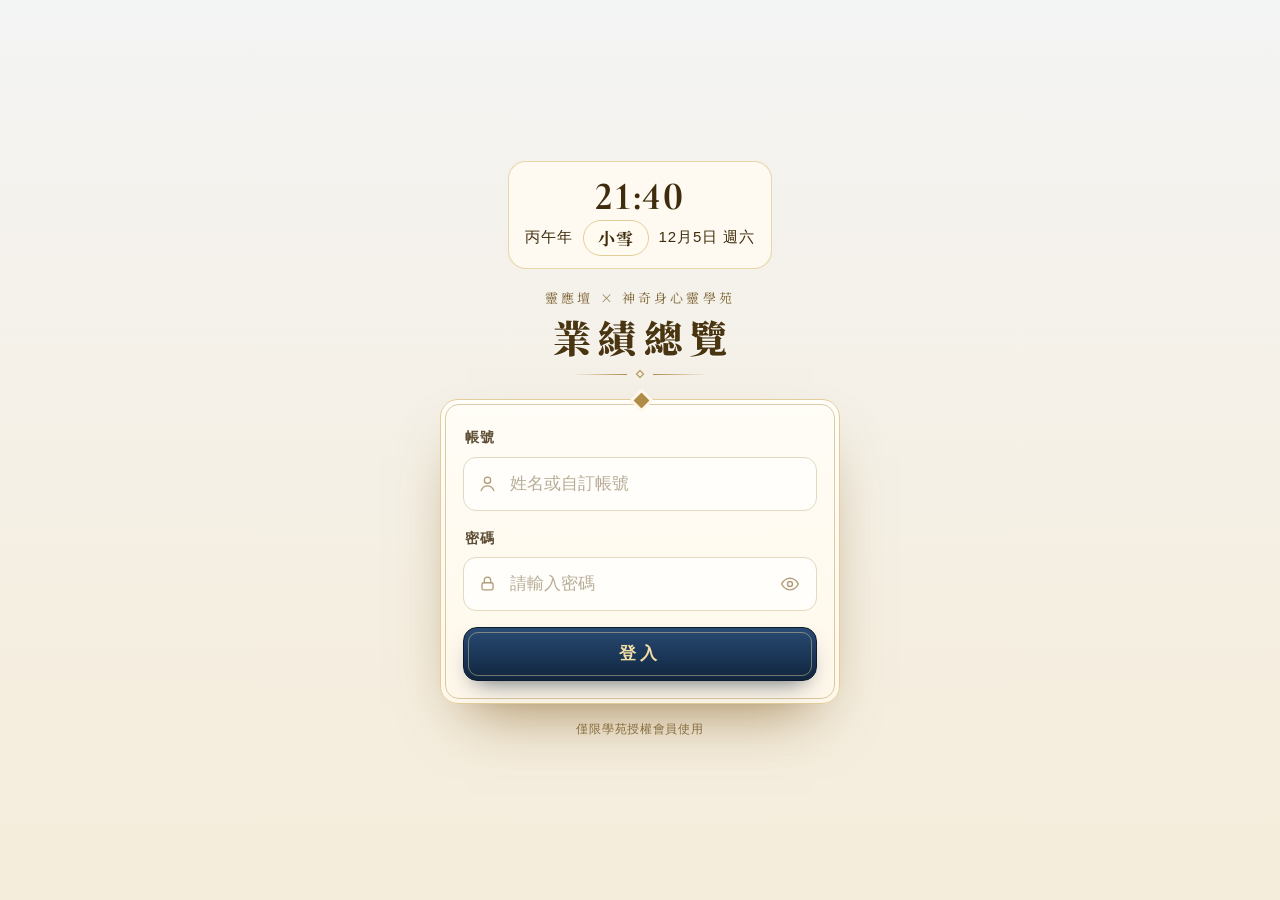
==== perf/index.html @ 83197e50 "儀表台：回業績總覽改成右上角圓形按鈕 Co-Authored-By: Claude Opus 5.5 <noreply@anthropic.com> Claude-Session: https://c" ====
<!DOCTYPE html>
<html lang="zh-Hant">
<head>
<meta charset="utf-8">
<meta name="viewport" content="width=device-width,initial-scale=1,viewport-fit=cover">
<meta name="color-scheme" content="light only">
<meta name="theme-color" content="#fbf8f1">
<title>業績總覽｜靈應壇 × 神奇身心靈學苑</title>
<link rel="preconnect" href="https://fonts.googleapis.com">
<link rel="preconnect" href="https://fonts.gstatic.com" crossorigin>
<link href="https://fonts.googleapis.com/css2?family=Cormorant+Garamond:wght@500;600;700&family=Noto+Serif+TC:wght@500;600;700;900&display=swap" rel="stylesheet">
<style>
:root{
  color-scheme:light only;
  --ivory:#fbf8f1;--paper:#fffdf8;--ink:#2b2418;--sub:#86796a;--faint:#b3a690;--line:#ebe2cf;
  --gold:#b08d47;--gold-d:#7d5f26;--gold-l:#e9d6a0;
  --foil:linear-gradient(100deg,#7a5b22 0%,#b8913f 24%,#ecd58f 46%,#c29a45 64%,#7a5b22 100%);
  --serif:"Noto Serif TC","Songti TC","PMingLiU",serif;
  --num:"Cormorant Garamond","Noto Serif TC",Georgia,serif;
  --sans:-apple-system,BlinkMacSystemFont,"PingFang TC","Noto Sans TC","Microsoft JhengHei",sans-serif;
  --main:#b3862a;--dark:#6f500f;--glow:#f6dc98;
}
*{box-sizing:border-box;-webkit-tap-highlight-color:transparent}
html{-webkit-text-size-adjust:100%;overflow-x:hidden}
body{margin:0;min-height:100vh;min-height:100svh;overflow-x:hidden;color:var(--ink);font:15px/1.65 var(--sans);
  text-wrap:pretty;font-variant-numeric:lining-nums;
  background:
   radial-gradient(120% 60% at 50% -10%,rgba(236,213,143,.38),transparent 60%),
   radial-gradient(80% 50% at 110% 110%,rgba(236,213,143,.22),transparent 60%),
   var(--ivory);}
button,input{font:inherit;color:inherit}
button{border:0;background:none;cursor:pointer;padding:0}
button:disabled{cursor:default}
:focus-visible{outline:2px solid var(--gold);outline-offset:3px}
h1,h2,h3,p{margin:0}
.nowrap{white-space:nowrap}
.foil{background:var(--foil);background-size:220% 100%;-webkit-background-clip:text;background-clip:text;color:transparent;-webkit-text-fill-color:transparent;animation:foil 8s ease-in-out infinite}
@keyframes foil{0%,100%{background-position:0 0}50%{background-position:100% 0}}
.num{font-family:var(--num);font-weight:600;font-variant-numeric:lining-nums tabular-nums;letter-spacing:.01em;white-space:nowrap}

/* 細金線邊框（全站統一的「帖」） */
.pane{position:relative;background:var(--paper);border:1px solid var(--line);border-radius:18px;padding:22px 20px;
  box-shadow:0 1px 0 #fff inset,0 18px 36px -26px rgba(110,80,25,.45)}
.pane::before{content:"";position:absolute;inset:4px;border:1px solid rgba(176,141,71,.28);border-radius:14px;pointer-events:none}
.pane::after{content:"";position:absolute;left:50%;top:-5px;width:9px;height:9px;margin-left:-4.5px;transform:rotate(45deg);
  background:var(--paper);border:1px solid var(--gold);pointer-events:none}
.pane+.pane,.gap{margin-top:16px}
.pane-h{display:flex;align-items:baseline;justify-content:space-between;gap:10px;margin-bottom:14px}
.pane-h h2{font-family:var(--serif);font-size:16px;font-weight:700;letter-spacing:.12em;white-space:nowrap}
.pane-h small{color:var(--faint);font-size:12px;white-space:nowrap}

/* ===================== 登入 ===================== */
.login{min-height:100vh;min-height:100svh;display:flex;flex-direction:column;justify-content:center;
  padding:max(20px,env(safe-area-inset-top)) 20px max(20px,env(safe-area-inset-bottom));max-width:440px;margin:0 auto}
.login-head{text-align:center;margin-bottom:22px}
.crest{width:54px;height:54px;margin:0 auto 10px;display:block}
.login-head .org{font-family:var(--serif);font-size:13px;letter-spacing:.24em;color:var(--sub);white-space:nowrap}
.login-head h1{font-family:var(--serif);font-weight:900;font-size:34px;letter-spacing:.2em;margin:4px 0 0 .2em;line-height:1.3}
.rule{display:flex;align-items:center;justify-content:center;gap:10px;margin-top:10px;color:var(--gold)}
.rule::before,.rule::after{content:"";width:54px;height:1px;background:linear-gradient(90deg,transparent,var(--gold))}
.rule::after{transform:scaleX(-1)}
.rule i{width:6px;height:6px;transform:rotate(45deg);border:1px solid var(--gold)}
.login .pane{padding:26px 22px 22px}
.field{margin-bottom:16px}
.field label{display:block;font-size:14px;font-weight:600;letter-spacing:.08em;color:#5d4d33;margin:0 2px 7px}
.inbox{position:relative}
.inbox svg{position:absolute;left:15px;top:50%;width:19px;height:19px;margin-top:-9.5px;color:#b19d78;pointer-events:none}
.inbox input{display:block;width:100%;height:54px;border:1px solid #e3d8c0;border-radius:13px;background:#fffefb;
  padding:0 50px 0 46px;font-size:17px;outline:none;transition:border-color .2s,box-shadow .2s}
.inbox input::placeholder{color:#b9ad97}
.inbox input:focus{border-color:var(--gold);box-shadow:0 0 0 4px rgba(176,141,71,.14)}
#pw{-webkit-text-security:disc}
.eye{position:absolute;right:5px;top:5px;width:44px;height:44px;border-radius:10px;display:grid;place-items:center;color:#a8957a}
.eye svg{position:static;margin:0;width:20px;height:20px}
.err{display:none;align-items:center;gap:8px;margin:2px 0 12px;padding:10px 12px;border-radius:11px;background:#fdf1ee;border:1px solid #f1d2ca;color:#a8473b;font-size:14px}
.err.on{display:flex}
.err svg{width:17px;height:17px;flex:none}
.btn-gold{position:relative;overflow:hidden;width:100%;height:54px;border-radius:14px;font-size:17px;font-weight:700;letter-spacing:.24em;
  color:#2c1d05;background:linear-gradient(100deg,#c39b4c,#e8cf8a 45%,#f6e7b8 55%,#d1ac5c);border:1px solid #a5823e;
  box-shadow:0 10px 22px -10px rgba(140,100,35,.7),inset 0 1px 0 rgba(255,255,255,.6);display:flex;align-items:center;justify-content:center;gap:10px}
.btn-gold::after{content:"";position:absolute;top:0;bottom:0;left:-70px;width:50px;transform:skewX(-20deg);
  background:linear-gradient(90deg,transparent,rgba(255,255,255,.8),transparent);animation:sweep 4.5s ease-in-out infinite}
@keyframes sweep{0%,60%{left:-70px}100%{left:110%}}
.btn-gold:active{transform:scale(.985)}
.btn-gold:disabled{opacity:.7}
.spin{width:18px;height:18px;border-radius:50%;border:2px solid rgba(44,29,5,.25);border-top-color:#2c1d05;animation:rot .8s linear infinite}
@keyframes rot{to{transform:rotate(360deg)}}
.login-foot{text-align:center;color:var(--faint);font-size:12px;margin-top:16px;letter-spacing:.06em}

/* ===================== 登入後 ===================== */
.app{max-width:560px;margin:0 auto;padding:max(14px,env(safe-area-inset-top)) 16px calc(36px + env(safe-area-inset-bottom))}
.top{display:flex;align-items:center;justify-content:space-between;gap:10px;padding:4px 2px 14px}
.who{display:flex;align-items:center;gap:10px;min-width:0}
.who .crest{width:38px;height:38px;margin:0;flex:none}
.who b{display:block;font-family:var(--serif);font-size:17px;letter-spacing:.12em;white-space:nowrap}
.who span{display:block;font-size:12px;color:var(--sub);white-space:nowrap}
.ghost{min-height:44px;padding:0 14px;border-radius:12px;color:var(--sub);font-size:14px;white-space:nowrap;border:1px solid var(--line);background:rgba(255,255,255,.6)}
.seg{display:grid;grid-template-columns:1fr 1fr;padding:4px;border-radius:14px;background:#efe8da;margin-bottom:16px}
.seg button{height:42px;border-radius:11px;font-size:15px;color:var(--sub);white-space:nowrap}
.seg button.on{background:var(--paper);color:var(--gold-d);font-weight:700;box-shadow:0 2px 8px -3px rgba(110,80,25,.35),inset 0 0 0 1px var(--gold-l)}

/* 會員卡 */
.card{position:relative;overflow:hidden;border-radius:22px;padding:20px 22px 18px;color:#fff;
  background:radial-gradient(120% 90% at 0% 0%,rgba(255,255,255,.22),transparent 55%),linear-gradient(135deg,var(--main),var(--dark));
  box-shadow:0 0 0 1px rgba(255,255,255,.35) inset,0 22px 36px -20px var(--dark)}
.card::before{content:"";position:absolute;inset:7px;border:1px solid color-mix(in srgb,var(--glow) 55%,transparent);border-radius:16px;pointer-events:none}
.card::after{content:"";position:absolute;inset:0;background:linear-gradient(110deg,transparent 35%,rgba(255,255,255,.3) 48%,transparent 60%);transform:translateX(-120%);animation:sheen 1.8s .3s ease-out forwards;pointer-events:none}
@keyframes sheen{to{transform:translateX(120%)}}
.card svg.g{position:absolute;right:-60px;top:-70px;width:300px;height:300px;opacity:.28;pointer-events:none}
.card>*{position:relative}
.c1{display:flex;justify-content:space-between;align-items:flex-start;gap:10px}
.c-tag{font-family:var(--serif);font-size:12px;letter-spacing:.4em;color:var(--glow)}
.c-rank{font-family:var(--serif);font-size:22px;font-weight:900;letter-spacing:.16em;white-space:nowrap}
.c-emb{width:50px;height:50px;color:var(--glow);flex:none}
.c-name{font-family:var(--serif);font-size:26px;font-weight:700;letter-spacing:.2em;margin:12px 0 10px;white-space:nowrap}
.c-lab{font-size:12px;letter-spacing:.14em;color:var(--glow)}
.c-cum{font-size:34px;line-height:1.1}
.c-cum small{font-family:var(--sans);font-size:13px;font-weight:500;margin-right:6px;letter-spacing:.06em}
.c-prog{margin-top:14px;padding-top:12px;border-top:1px solid color-mix(in srgb,var(--glow) 40%,transparent)}
.c-bar{height:5px;border-radius:9px;background:rgba(255,255,255,.22);overflow:hidden}
.c-bar i{display:block;height:100%;width:0;border-radius:9px;background:linear-gradient(90deg,var(--glow),#fff);transition:width 1.2s .4s cubic-bezier(.2,.7,.2,1)}
.c-note{display:flex;justify-content:space-between;gap:8px;margin-top:7px;font-size:13px;color:color-mix(in srgb,#fff 88%,var(--glow))}
.c-note b{font-weight:600}

/* 月份 */
.month{display:flex;align-items:center;justify-content:space-between;margin:18px 0 14px}
.mb{width:46px;height:46px;border-radius:50%;border:1px solid var(--line);background:var(--paper);display:grid;place-items:center;color:var(--gold-d);box-shadow:0 4px 12px -8px rgba(110,80,25,.6)}
.mb:disabled{opacity:.3;box-shadow:none}
.mb svg{width:18px;height:18px}
.mtext{text-align:center}
.mtext .num{font-size:28px;color:var(--gold-d);line-height:1.1}
.mtext small{display:block;font-size:12px;color:var(--faint)}

/* 本月 */
.kpi-lab{font-size:14px;color:var(--sub);letter-spacing:.08em}
.kpi{font-size:50px;line-height:1.05;margin-top:2px}
.kpi small{font-family:var(--sans);font-size:15px;font-weight:600;color:var(--gold);margin-right:8px;-webkit-text-fill-color:var(--gold)}
.duo{display:grid;grid-template-columns:1fr 1fr;margin-top:16px;padding-top:14px;border-top:1px solid var(--line)}
.duo>div+div{padding-left:16px;border-left:1px solid var(--line)}
.duo .k{font-size:13px;color:var(--sub)}
.duo .v{font-size:27px;color:var(--ink);line-height:1.25}
.duo .h{font-size:12px;color:var(--faint)}
.warn{display:flex;gap:9px;align-items:flex-start;margin-bottom:14px;padding:11px 13px;border-radius:12px;background:#fcf4df;border:1px solid #ecd9a2;color:#7a5a16;font-size:14px}
.warn svg{width:18px;height:18px;flex:none;margin-top:2px}

/* 列表 */
.row{padding:12px 0;border-top:1px solid var(--line)}
.row:first-of-type{border-top:0;padding-top:2px}
.row .t{display:flex;justify-content:space-between;align-items:baseline;gap:10px}
.row .nm{font-weight:600;white-space:nowrap}
.row .nm small{font-weight:400;color:var(--faint);font-size:13px;margin-left:6px}
.row .num{font-size:20px}
.bar{height:4px;border-radius:9px;background:#f0e9db;margin-top:8px;overflow:hidden}
.bar i{display:block;height:100%;border-radius:9px;background:linear-gradient(90deg,#b08d47,#e7cf8b)}
.person{display:flex;align-items:center;gap:12px;padding:11px 0;border-top:1px solid var(--line)}
.person:first-of-type{border-top:0;padding-top:2px}
.av{width:42px;height:42px;border-radius:50%;flex:none;display:grid;place-items:center;font-family:var(--serif);font-weight:700;color:#fff;font-size:17px;box-shadow:0 0 0 2px var(--paper),0 0 0 3px var(--gold-l)}
.person .mid{flex:1;min-width:0}
.person .mid b{display:block;font-weight:600;white-space:nowrap}
.person .mid span{display:block;font-size:13px;color:var(--sub);white-space:nowrap}
.person .num{font-size:20px}
.empty{text-align:center;padding:18px 0 8px;color:var(--sub)}
.empty b{display:block;font-family:var(--serif);font-size:16px;color:var(--ink);margin-bottom:4px}

/* 全公司 */
.total .num{font-size:46px;line-height:1.05}
.podium{display:grid;grid-template-columns:1fr 1.15fr 1fr;align-items:end;gap:8px;margin-top:16px}
.pod{text-align:center;border-radius:16px;padding:14px 4px 12px;background:linear-gradient(180deg,#fffdf8,#f7efdd);border:1px solid var(--line)}
.pod.p1{padding-top:20px;background:linear-gradient(180deg,#fffaf0,#f3e3b6);border-color:#e2c983}
.medal{width:40px;height:40px;margin:0 auto 8px;border-radius:50%;display:grid;place-items:center;font-family:var(--num);font-weight:700;font-size:20px;color:#fff;box-shadow:0 0 0 3px #fff,0 6px 12px -6px rgba(0,0,0,.4)}
.m1{background:linear-gradient(135deg,#f6dd8d,#b88a2c)}.m2{background:linear-gradient(135deg,#e8ecf1,#8b96a5)}.m3{background:linear-gradient(135deg,#efc8a2,#a5673a)}
.pod b{display:block;font-family:var(--serif);font-size:15px;white-space:nowrap}
.pod span{display:block;font-size:12px;color:var(--sub);white-space:nowrap}
.pod .num{display:block;font-size:19px;margin-top:4px;color:var(--gold-d)}
.ord{width:30px;height:30px;flex:none;border-radius:50%;display:grid;place-items:center;font-family:var(--num);font-size:16px;font-weight:700;color:var(--sub);background:#f2ebdd}

/* 狀態 */
.foot{text-align:center;color:var(--faint);font-size:13px;margin-top:22px}
.dot{display:inline-block;width:7px;height:7px;border-radius:50%;background:#3f9a6b;margin-right:6px;vertical-align:1px;box-shadow:0 0 0 3px rgba(63,154,107,.15)}
.dot.off{background:#c0574b;box-shadow:0 0 0 3px rgba(192,87,75,.15)}
.net{display:flex;align-items:center;gap:10px;margin-bottom:14px;padding:10px 12px;border-radius:12px;background:#fdf1ee;border:1px solid #f1d2ca;color:#a8473b;font-size:14px}
.net span{flex:1}
.net button{min-height:40px;padding:0 14px;border-radius:10px;background:#fff;border:1px solid #e9c3b9;color:#a8473b;font-weight:600;white-space:nowrap}
.sk{border-radius:18px;background:linear-gradient(90deg,#efe8da,#f8f4ec,#efe8da);background-size:200% 100%;animation:sk 1.3s linear infinite}
@keyframes sk{to{background-position:-200% 0}}
.toast{position:fixed;left:50%;bottom:calc(24px + env(safe-area-inset-bottom));transform:translateX(-50%);z-index:9;max-width:calc(100% - 32px);
  padding:11px 18px;border-radius:12px;background:#2b2418;color:#f6e7b8;font-size:14px;box-shadow:0 12px 26px -10px rgba(0,0,0,.5);white-space:nowrap;transition:opacity .3s}
.fade{animation:fade .45s ease-out both}
@keyframes fade{from{opacity:0;transform:translateY(6px)}to{opacity:1;transform:none}}
@media (max-width:359px){.kpi{font-size:42px}.c-cum{font-size:30px}.duo .v{font-size:23px}.pod b{font-size:14px}.pod .num{font-size:17px}}
.grid2>div+div{margin-top:16px}
@media (min-width:900px){.grid2>div+div{margin-top:0}.app{max-width:960px}.grid2{display:grid;grid-template-columns:1fr 1fr;gap:20px;align-items:start}.grid2 .pane+.pane{margin-top:16px}}
@media (prefers-reduced-motion:reduce){*{animation:none!important;transition:none!important}}

/* ============ 驚艷層：香檳絲綢底、金粉、依品階變色、立體卡 ============ */
:root{--tint:#e8cf98;--tint2:#f3dfb0}
html{background:#f1dcae}
body{background:transparent}
#termbg{position:fixed;inset:0;z-index:-2;background:var(--termfall) center top/cover no-repeat;transition:opacity .6s}
body::before{content:"";position:fixed;inset:0;z-index:-1;pointer-events:none;
  background:linear-gradient(180deg,rgba(251,246,234,.18) 0%,rgba(251,246,234,.42) 38%,rgba(248,240,222,.72) 100%)}
.when{display:flex;align-items:center;justify-content:center;gap:8px;flex-wrap:wrap;font-size:13px;color:#5d4a26;letter-spacing:.06em;white-space:nowrap}
.when .term{font-family:var(--serif);font-weight:700;font-size:15px;color:#3f2c0d;padding:2px 12px;border-radius:999px;background:rgba(255,251,240,.82);border:1px solid #e3cd98}
.when .clock{font-family:var(--num);font-size:17px;font-weight:700;color:#3f2c0d}
.login .when{margin-bottom:18px}
.app .when{justify-content:flex-start;margin:-4px 2px 14px}
.login-foot{color:#6b5530}
#dust{position:fixed;inset:0;width:100%;height:100%;pointer-events:none;z-index:0}
#root{position:relative;z-index:1}
.pane{background:linear-gradient(180deg,#fffdf7,#fff8ea);border-color:#e3cd98;box-shadow:0 1px 0 #fff inset,0 22px 40px -24px rgba(120,80,15,.55)}
.pane::before{border-color:rgba(176,141,71,.45)}
.pane-h h2,.kpi-lab{color:#6b4c14}
.login .pane{box-shadow:0 1px 0 #fff inset,0 30px 60px -28px rgba(120,80,15,.7)}
.login-head .org{color:#7d6232}
.login-head h1{font-size:40px;filter:drop-shadow(0 2px 0 rgba(255,255,255,.8)) drop-shadow(0 8px 18px rgba(150,105,30,.35))}
.crest{filter:drop-shadow(0 8px 16px rgba(140,95,20,.35))}
.login-head .crest{width:64px;height:64px;animation:float 5s ease-in-out infinite}
@keyframes float{0%,100%{transform:translateY(0)}50%{transform:translateY(-5px)}}
.login-foot{color:#8c7448}
.seg{background:rgba(255,250,236,.55);border:1px solid #e3cd98}
.ghost{background:rgba(255,252,242,.75);border-color:#e3cd98;color:#6b4c14}
.mb{border-color:#e3cd98}
.mtext small,.pane-h small,.foot{color:#9a8156}
/* 立體會員卡 */
.cardwrap{perspective:900px}
.card{transform-style:preserve-3d;transition:transform .25s ease-out;will-change:transform}
.card .holo{position:absolute;inset:0;border-radius:inherit;pointer-events:none;mix-blend-mode:soft-light;opacity:.75;
  background:radial-gradient(60% 70% at var(--hx,30%) var(--hy,20%),rgba(255,255,255,.75),transparent 60%),
  linear-gradient(115deg,transparent 20%,rgba(255,220,240,.35) 35%,rgba(200,240,255,.35) 50%,rgba(255,245,200,.35) 65%,transparent 80%);
  background-size:100% 100%,220% 220%;background-position:0 0,var(--hp,50%) 50%}
/* 開卡儀式 */
.rite{position:fixed;inset:0;z-index:20;display:grid;place-items:center;pointer-events:none;
  background:radial-gradient(circle at 50% 45%,rgba(255,246,214,.98),rgba(244,222,166,.97) 60%,rgba(232,200,130,.97));animation:riteOut .5s 1.25s ease-in forwards}
.rite .crest{width:96px;height:96px;animation:riteCrest 1.2s cubic-bezier(.2,.8,.2,1) both}
.rite .ring{position:absolute;left:50%;top:45%;width:96px;height:96px;margin:-48px 0 0 -48px;border-radius:50%;border:2px solid #c9a352;animation:ring 1.2s .25s ease-out both}
.rite .ring.b{animation-delay:.45s}
.rite p{position:absolute;top:calc(45% + 70px);left:0;right:0;text-align:center;font-family:var(--serif);font-size:18px;letter-spacing:.4em;color:#7a5b22;animation:fade .6s .35s both}
@keyframes riteCrest{from{transform:scale(.4) rotate(-90deg);opacity:0}60%{transform:scale(1.12) rotate(8deg);opacity:1}to{transform:scale(1) rotate(0)}}
@keyframes ring{from{transform:scale(.6);opacity:.9}to{transform:scale(4.2);opacity:0}}
@keyframes riteOut{to{opacity:0;visibility:hidden}}
@media (prefers-reduced-motion:reduce){#dust{display:none}}

/* ============ 反差色層：朱紅、靛青、寶石色 ============ */
:root{--vermil:#b8291f;--vermil-d:#7e140e;--indigo:#16314f;--indigo-d:#0a1a2c}
/* 朱紅漆按鈕 */
.btn-gold{color:#f8e2a2;background:linear-gradient(180deg,#d0432f 0%,#a8241a 55%,#821710 100%);border:1px solid #6b120c;
  box-shadow:0 0 0 1px rgba(246,220,152,.55) inset,0 0 0 3px rgba(130,23,16,.0),0 14px 26px -12px rgba(130,23,16,.75);text-shadow:0 1px 0 rgba(0,0,0,.25)}
.btn-gold::before{content:"";position:absolute;inset:4px;border:1px solid rgba(246,220,152,.55);border-radius:10px;pointer-events:none}
.spin{border-color:rgba(248,226,162,.3);border-top-color:#f8e2a2}
/* 菱形改朱紅 */
.pane::after{border-color:var(--vermil);background:var(--vermil);box-shadow:0 0 0 3px #fff8ea}
/* 標題前朱紅印 */
.pane-h h2{display:flex;align-items:center;gap:9px;color:#3a2a12}
.pane-h h2::before{content:"";width:12px;height:12px;border-radius:3px;background:linear-gradient(135deg,#d0432f,#8e1b13);box-shadow:0 0 0 2px #fff8ea,0 0 0 3px rgba(184,41,31,.35);flex:none}
.mtext .num{color:var(--vermil)}
.seg button.on{color:var(--vermil);box-shadow:0 2px 8px -3px rgba(110,80,25,.35),inset 0 -3px 0 var(--vermil),inset 0 0 0 1px var(--gold-l)}
.who b{color:#3a2a12}
/* 靛青重點區塊 */
.pane.ink{background:radial-gradient(120% 90% at 100% 0%,rgba(84,132,190,.35),transparent 55%),linear-gradient(150deg,var(--indigo),var(--indigo-d));
  border-color:#0a1a2c;color:#e9eef6;box-shadow:0 0 0 1px rgba(233,214,160,.35) inset,0 26px 44px -22px rgba(10,26,44,.75)}
.pane.ink::before{border-color:rgba(233,214,160,.45)}
.pane.ink::after{box-shadow:0 0 0 3px #f6ead0}
.pane.ink .kpi-lab{color:#c9d6e8}
.pane.ink .kpi{background:linear-gradient(100deg,#d9b25c 0%,#f8e6ae 40%,#fff6d8 50%,#e6c06a 65%,#c99b45 100%);background-size:220% 100%;-webkit-background-clip:text;background-clip:text}
.pane.ink .kpi small{-webkit-text-fill-color:#e6c475;color:#e6c475}
.pane.ink .duo{border-top-color:rgba(233,214,160,.28)}
.pane.ink .duo>div+div{border-left-color:rgba(233,214,160,.28)}
.pane.ink .duo .k{color:#b8c7dc}.pane.ink .duo .v{color:#fff}.pane.ink .duo .h{color:#8fa3bf}
.pane.ink .warn{background:rgba(252,244,223,.95)}
.pane.ink .tot-sub{color:#b8c7dc}
.pane.ink .pod{background:linear-gradient(180deg,rgba(255,255,255,.12),rgba(255,255,255,.04));border-color:rgba(233,214,160,.35);color:#fff}
.pane.ink .pod.p1{background:linear-gradient(180deg,rgba(246,220,152,.35),rgba(246,220,152,.08));border-color:#e6c475}
.pane.ink .pod span{color:#b8c7dc}.pane.ink .pod .num{color:#f3d98e}
.pane.ink .medal{box-shadow:0 0 0 3px rgba(255,255,255,.85),0 6px 12px -6px rgba(0,0,0,.6)}
/* 寶石色品項 */
.gem{display:inline-grid;place-items:center;width:26px;height:26px;border-radius:50%;margin-right:9px;vertical-align:-6px;color:#fff;font-size:13px;font-weight:700;
  background:radial-gradient(circle at 30% 30%,rgba(255,255,255,.65),transparent 45%),var(--c);box-shadow:0 0 0 2px #fff8ea,0 0 0 3px color-mix(in srgb,var(--c) 45%,transparent)}
.row[style] .bar i{background:linear-gradient(90deg,var(--c),color-mix(in srgb,var(--c) 45%,#fff))}
.row[style] .num{color:color-mix(in srgb,var(--c) 70%,#2b2418)}

/* ============ 收斂層：不閃動、紅色退場、標題清楚 ============ */
*,*::before,*::after{animation:none!important}
.fade{opacity:1}
#dust{display:none!important}
.btn-gold::after,.card::after{display:none!important}
/* 標題：實心深色字，清楚好讀 */
.login-head h1,.foil{background:none!important;-webkit-text-fill-color:currentColor!important;color:#4a3511!important;filter:none!important;text-shadow:0 1px 0 rgba(255,255,255,.8)}
.login-head h1{font-size:38px}
.pane.ink .kpi,.pane.ink .kpi.foil{color:#f3d98e!important;-webkit-text-fill-color:#f3d98e!important;text-shadow:none}
/* 登入按鈕：沉穩靛青配金字 */
.btn-gold{color:#f3dfa6;background:linear-gradient(180deg,#2a4b72 0%,#1a3657 55%,#11253d 100%);border:1px solid #0d1d30;
  box-shadow:0 12px 24px -12px rgba(13,29,48,.7);text-shadow:none}
.btn-gold::before{border-color:rgba(233,214,160,.45)}
.spin{border-color:rgba(243,223,166,.3);border-top-color:#f3dfa6}
/* 朱紅改回柔和金 */
.pane::after{border-color:var(--gold);background:var(--gold)}
.pane-h h2::before{width:9px;height:9px;border-radius:2px;transform:rotate(45deg);background:linear-gradient(135deg,#dcc07a,#9c7a35);box-shadow:none}
.mtext .num{color:var(--gold-d)}
.seg button.on{color:var(--gold-d);box-shadow:0 2px 8px -3px rgba(110,80,25,.35),inset 0 0 0 1px var(--gold-l)}

/* 內頁頂部資訊加霧面底，避免被節氣畫蓋住 */
.app .top,.app .month,.app .when{background:rgba(255,251,241,.84);-webkit-backdrop-filter:blur(8px);backdrop-filter:blur(8px);border:1px solid rgba(227,205,152,.7);border-radius:16px}
.app .top{padding:8px 10px 8px 12px;margin-bottom:10px}
.app .when{display:flex;justify-content:center;padding:6px 10px;margin:0 0 12px}
.app .when .term{background:#fff8e8}
.app .month{padding:6px;margin:14px 0}
.app .motto-line{background:rgba(255,251,241,.8);border-radius:12px;padding:6px 10px}

/* 時間醒目 */
.when{font-size:15px;gap:10px;color:#3f2c0d}
.when .term{font-size:17px;padding:3px 14px}
.when .clock{font-size:26px;letter-spacing:.04em}
.login .when{display:flex;flex-direction:column;gap:2px;padding:12px 16px;margin:0 auto 18px;background:rgba(255,251,241,.86);-webkit-backdrop-filter:blur(8px);backdrop-filter:blur(8px);border:1px solid rgba(227,205,152,.8);border-radius:18px;width:max-content;max-width:100%}
.login .when .clock{font-size:40px;line-height:1.1;order:-1}
.login .when .wrow{display:flex;align-items:center;gap:10px;white-space:nowrap}
.app .when .clock{font-size:24px}

/* 門檻 */
.th{margin-top:16px;padding:14px 14px 12px;border-radius:14px;background:rgba(255,255,255,.07);border:1px solid rgba(233,214,160,.28)}
.th-top{display:flex;justify-content:space-between;font-size:13px;color:#c9d6e8;letter-spacing:.06em}
.th-now{color:#f3d98e;font-weight:700}
.th-bar{position:relative;height:8px;border-radius:9px;background:rgba(255,255,255,.16);margin:12px 0 30px}
.th-bar>i{position:absolute;left:0;top:0;bottom:0;border-radius:9px;background:linear-gradient(90deg,#c99b45,#f3d98e)}
.th-bar em{position:absolute;top:-4px;font-style:normal;transform:translateX(-100%)}
.th-bar em s{display:block;width:16px;height:16px;border-radius:50%;margin-left:auto;background:#22436a;border:2px solid #8fa3bf}
.th-bar em.ok s{background:#f3d98e;border-color:#fff3cc}
.th-bar em u{position:absolute;right:-6px;top:20px;text-decoration:none;font-size:11px;color:#b8c7dc;white-space:nowrap}
.th-bar em.ok u{color:#f3d98e}
.th-msg{font-size:15px;color:#fff;text-wrap:balance}
.th-msg b{color:#f3d98e}
.th-remind{display:flex;align-items:center;gap:7px;margin-top:8px;font-size:13px;color:#f6e3b0}
.th-remind svg{width:16px;height:16px}
/* 客戶 */
.cstat{display:grid;grid-template-columns:1fr 1fr;gap:10px;margin-bottom:6px}
.cstat>div{text-align:center;padding:12px 6px;border-radius:14px;background:#fbf4e3;border:1px solid var(--line)}
.cstat b{display:block;font-size:30px;color:var(--gold-d);line-height:1.1}
.cstat span{font-size:13px;color:var(--sub)}
.sub-h{margin:16px 0 8px;font-size:14px;font-weight:700;color:#5d4a26;letter-spacing:.06em}
.why{display:inline-block;font-style:normal;font-size:12px;padding:1px 8px;margin:2px 4px 0 0;border-radius:999px;background:#f6ead0;color:#7d5f26;border:1px solid #ead9ad;white-space:nowrap}
.person .mid span{white-space:normal}
.last{font-size:12px;color:var(--sub);text-align:right;line-height:1.5;white-space:nowrap}
.pills{display:flex;flex-wrap:wrap;gap:6px}
.cpill{padding:5px 11px;border-radius:999px;background:#fffaf0;border:1px solid var(--line);font-size:14px;white-space:nowrap}
.muted{color:var(--faint);font-size:14px}
details.more{margin-top:14px;border-top:1px solid var(--line);padding-top:10px}
details.more summary{cursor:pointer;min-height:40px;display:flex;align-items:center;font-size:14px;font-weight:600;color:#5d4a26}
details.more .pills{margin-top:8px}
.person.me{background:#fbf2dc;border-radius:12px;padding-left:8px;padding-right:8px}

.cstat.c3{grid-template-columns:repeat(3,1fr);margin:0}
.lv-over{background:#fbe9e5;border-color:#efc6bd;color:#a8473b}
.lv-now{background:#fdf0d6;border-color:#ecd39a;color:#8a5a0c}
.lv-soon{background:#eef3f8;border-color:#d3dfeb;color:#3e5f80}
details.cust{border-top:1px solid var(--line)}
details.cust summary .mid{flex:1;min-width:0}
details.cust summary .mid b,details.cust summary .mid span{display:block}
details.cust summary .mid span{font-size:13px;color:var(--sub)}
details.cust summary{list-style:none;display:flex;align-items:center;gap:12px;padding:11px 0;cursor:pointer}
details.cust summary::-webkit-details-marker{display:none}
.ok-tag{font-size:12px;padding:2px 8px;border-radius:999px;background:#e8f3ec;color:#2f7d4f;white-space:nowrap}
.cdet{display:grid;gap:6px;padding:0 0 12px 54px;font-size:14px}
.cdet div{display:flex;gap:10px}.cdet span{color:var(--sub);width:6.5em;flex:none}.cdet b{font-weight:600}
.empty{padding:10px 0}
.person .mid .why{white-space:normal}

.top{flex-wrap:nowrap}
.hdate{margin-left:auto;text-align:right;line-height:1.25;white-space:nowrap}
.hdate b{display:block;font-size:22px;color:#3f2c0d}
.hdate span{font-size:12px;color:var(--sub)}
.who span{font-size:12px}
.subtabs{display:grid;grid-template-columns:repeat(4,1fr);gap:6px;margin:16px 0 0}
.subtabs button{position:relative;height:50px;border-radius:13px;background:rgba(255,251,241,.85);border:1px solid #e3cd98;font-size:14px;color:#6b5530;white-space:nowrap;line-height:1.2}
.subtabs button i{display:block;font-style:normal;font-family:var(--num);font-weight:700;font-size:16px;color:var(--gold-d)}
.subtabs button.on{background:linear-gradient(180deg,#2a4b72,#16314f);border-color:#0d1d30;color:#f3dfa6}
.subtabs button.on i{color:#fff}
.tm{padding:14px 0;border-top:1px solid var(--line)}
.tm:first-of-type{border-top:0;padding-top:0}
.tm-h{display:flex;align-items:center;gap:12px}
.tm-h .mid{flex:1;min-width:0}.tm-h .mid b{display:block;font-weight:700}.tm-h .mid span{font-size:13px;color:var(--sub)}
.tm-amt{font-size:22px}
.tm-bar{margin:10px 0 10px 54px}
.tm-grid{display:grid;grid-template-columns:repeat(3,1fr);gap:6px;margin-left:54px}
.tm-grid div{padding:7px 8px;border-radius:10px;background:#fbf4e3}
.tm-grid span{display:block;font-size:11px;color:var(--sub);white-space:nowrap}
.tm-grid b{font-size:15px;white-space:nowrap}
.tm-grid b.hot{color:#a8473b}
.tm-line{margin:8px 0 0 54px;font-size:13px;color:#5d4a26;text-wrap:pretty}
.tm-line b{color:var(--gold-d)}
@media (max-width:380px){.tm-grid,.tm-line,.tm-bar{margin-left:0}.hdate b{font-size:19px}.subtabs button{font-size:13px}}

.who>div{min-width:0}
.greet{display:flex!important;align-items:center;gap:6px;margin-top:2px;white-space:nowrap;font-size:13px}
.gname{font-style:normal;font-family:var(--serif);font-weight:900;font-size:17px;letter-spacing:.12em;
  background:linear-gradient(180deg,#8a6420 0%,#c99a3e 38%,#f3dc95 52%,#b5872f 66%,#6e4e16 100%);-webkit-background-clip:text;background-clip:text;color:transparent;-webkit-text-fill-color:transparent;
  filter:drop-shadow(0 1px 0 rgba(255,255,255,.9)) drop-shadow(0 1px 1px rgba(110,78,22,.35))}
.gchip{font-style:normal;font-family:var(--serif);font-weight:700;font-size:11px;letter-spacing:.14em;color:#fff;padding:1px 8px 1px 9px;border-radius:999px;text-shadow:0 1px 0 rgba(0,0,0,.25)}
.ghi{font-family:var(--serif);color:#6b5530;letter-spacing:.1em;font-size:13px}
@media (max-width:380px){.gname{font-size:15px}.gchip{font-size:10px;padding:1px 6px}}

.top{gap:8px}
.top .ghost{padding:0 10px;font-size:13px;min-width:44px}
.who{flex:1 1 auto}
.hdate{flex:none}
.hdate b{font-size:20px}
.hdate span{font-size:11px}
@media (max-width:420px){.who .crest{display:none}.top{padding-left:14px}}

.gname{background:none!important;-webkit-text-fill-color:var(--gc)!important;color:var(--gc)!important;filter:none!important;
  font-size:17px;font-weight:900;letter-spacing:.1em;text-shadow:0 1px 0 rgba(255,255,255,.9)}
.greet{gap:8px}
@media (max-width:380px){.gname{font-size:15px}}

.who b{font-family:var(--sans)!important;font-size:12px!important;font-weight:600;letter-spacing:.32em;color:#a2864f!important}
.gname{font-size:19px}
.ghi{font-size:14px;color:#3f2c0d}
@media (max-width:380px){.gname{font-size:17px}}
.todo .td{display:flex;align-items:center;gap:12px;padding:11px 0;border-top:1px solid var(--line)}
.todo .td:first-of-type{border-top:0;padding-top:2px}
.td-ic{flex:none;display:grid;place-items:center;width:40px;height:40px;border-radius:12px;background:#f6ead0;color:#7d5f26}
.td-ic svg{width:22px;height:22px}
.todo .mid{flex:1;min-width:0}.todo .mid b{display:block;font-weight:700}.todo .mid span{display:block;font-size:13px;color:var(--sub);text-wrap:pretty}
.todo .mid span b{display:inline;color:#a8473b;font-size:15px}
.td-btn{flex:none;min-height:40px;padding:0 14px;display:inline-flex;align-items:center;border-radius:12px;background:linear-gradient(180deg,#2a4b72,#16314f);color:#f3dfa6;font-size:14px;text-decoration:none;border:0;white-space:nowrap;font-family:inherit}
.lk{display:flex;align-items:center;gap:10px;min-height:52px;padding:8px 0;border-top:1px solid var(--line);color:inherit;text-decoration:none}
.lk:first-of-type{border-top:0}.lk .mid{flex:1;min-width:0}.lk .mid b{display:block;font-weight:700}.lk .mid span{font-size:13px;color:var(--sub)}
.lk svg{width:18px;height:18px;color:var(--gold-d);flex:none}
.seg button{white-space:nowrap}
@media (max-width:400px){.seg button{font-size:13px;padding:0 2px}}
.todo{padding-top:12px;padding-bottom:12px}
.todo summary{list-style:none;display:flex;align-items:center;gap:10px;cursor:pointer;min-height:36px}
.todo summary::-webkit-details-marker{display:none}
.td-tt{font-family:var(--serif);font-size:16px;color:#3a2a12;white-space:nowrap}
.td-chips{flex:1;min-width:0;display:flex;flex-wrap:wrap;gap:5px;justify-content:flex-end}
.td-chips i{font-style:normal;font-size:12px;padding:2px 8px;border-radius:999px;background:#f6ead0;color:#7d5f26;white-space:nowrap}
.td-chips i.hot{background:#fbe9e5;color:#a8473b;font-weight:700}
.td-car{width:18px;height:18px;color:var(--gold-d);flex:none;transition:transform .2s}
.todo[open] .td-car{transform:rotate(180deg)}
.todo[open] summary{margin-bottom:6px}
.todo .td{padding:8px 0}
.todo .td-ic{width:32px;height:32px;border-radius:10px}.todo .td-ic svg{width:18px;height:18px}
.todo .td-btn{min-height:34px;padding:0 12px;font-size:13px}
.todo .mid b{font-size:14px}.todo .mid span{font-size:12px}
.todo .td:first-of-type{padding-top:8px;border-top:1px solid var(--line)}
.td-chips{flex-wrap:nowrap;gap:4px}.td-chips i{font-size:12px;padding:2px 7px}.td-chips i b{margin-left:2px;font-family:var(--num)}
.todo summary{gap:8px}.td-tt{font-size:15px}
@media (max-width:370px){.td-chips i{padding:2px 5px;font-size:11px}}
.pwbox{margin-top:12px;border-top:1px solid var(--line);padding-top:6px}
.pwbox summary{list-style:none;display:flex;align-items:center;justify-content:space-between;min-height:40px;font-size:14px;font-weight:600;color:#5d4a26;cursor:pointer}
.pwbox summary::-webkit-details-marker{display:none}.pwbox summary svg{width:16px;height:16px}.pwbox[open] summary svg{transform:rotate(180deg)}
.inbox.sm{margin-top:8px}.inbox.sm input{height:42px;font-size:15px}
.pwin{-webkit-text-security:disc}
.ann{padding:10px 0;border-top:1px solid var(--line)}.ann:first-of-type{border-top:0;padding-top:0}
.ann.past{opacity:.6}
.ann-h{display:flex;align-items:center;gap:8px}.ann-h b{font-size:17px}
.ann-d{font-family:var(--num);font-size:20px;color:#a8473b;font-weight:700;margin:2px 0}
.ann-l{font-size:14px;margin-top:2px}.ann-l.note{color:#a8473b}
.ann-hl{margin:6px 0 0;padding-left:18px;font-size:14px}.ann-hl li{margin:2px 0}
.ord{list-style:none;margin:0;padding:0}.ord li{display:flex;gap:10px;align-items:baseline;padding:7px 0;border-top:1px solid var(--line)}
.ord li:first-child{border-top:0}.ord li b{font-family:var(--num);white-space:nowrap;color:#3a2a12}.ord li.past{opacity:.5}
.ann-txt{margin-top:8px;padding:10px 12px;border-radius:12px;background:#fbf4e3;font-size:14px;line-height:1.7}
.go-fill{display:flex;align-items:center;justify-content:center;gap:6px;width:100%;height:56px;margin:16px 0 4px;border-radius:16px;border:0;font-family:inherit;font-size:17px;font-weight:700;letter-spacing:.06em;color:#f3dfa6;background:linear-gradient(180deg,#2a4b72,#16314f);box-shadow:0 12px 24px -12px rgba(13,29,48,.7)}
.go-fill svg{width:18px;height:18px}
.vs{margin-top:4px;font-size:14px;color:#c9d6e8}.vs b.up{color:#9fe0b5}.vs b.dn{color:#f3a99c}
.gbar{margin-top:14px;padding:12px 14px;border-radius:14px;background:rgba(255,255,255,.07);border:1px solid rgba(233,214,160,.28)}
.gtop{display:flex;justify-content:space-between;font-size:13px;color:#c9d6e8}.gtop b{color:#f3d98e}.gbar small{font-size:12px;color:#8fa3bf}
.tri{display:grid;grid-template-columns:repeat(3,1fr);margin-top:14px;border-top:1px solid rgba(233,214,160,.28);padding-top:12px}
.tri>div{text-align:center}.tri>div+div{border-left:1px solid rgba(233,214,160,.28)}
.tri b{display:block;font-size:24px;color:#fff}.tri b small{font-size:13px;color:#b8c7dc;margin-left:2px}.tri span{font-size:12px;color:#b8c7dc}
.comp{display:flex;align-items:center;gap:16px}.donut{width:128px;height:128px;flex:none}
.comp ul{list-style:none;margin:0;padding:0;flex:1;min-width:0}.comp li{display:flex;align-items:center;gap:8px;padding:5px 0;font-size:14px}
.comp li i{width:12px;height:12px;border-radius:3px;flex:none}.comp li span{flex:1}.comp li b{white-space:nowrap}
.care{border-top:1px solid var(--line)}.care:first-of-type{border-top:0}
.care summary{list-style:none;display:flex;align-items:center;gap:10px;min-height:48px;cursor:pointer}.care summary::-webkit-details-marker{display:none}
.care summary b{flex:1;font-size:15px}.care summary i{font-style:normal;font-family:var(--num);font-weight:700;min-width:28px;text-align:center;padding:2px 8px;border-radius:999px;background:#f6ead0;color:#7d5f26}
.care summary i.hot{background:#fbe9e5;color:#a8473b}.care summary svg{width:16px;height:16px;color:var(--gold-d)}.care[open] summary svg{transform:rotate(180deg)}
.cr{display:flex;justify-content:space-between;gap:10px;padding:7px 10px;margin-bottom:6px;border-radius:10px;background:#fbf4e3;font-size:14px}.cr span{color:var(--sub);text-align:right}.cr span b{color:#a8473b}
.talk{margin:8px 0 12px;padding:10px 12px;border-radius:12px;border:1px dashed #d8c08a}.talk span{font-size:12px;color:var(--gold-d);font-weight:700}
.talk p{margin:4px 0 8px;font-size:14px;line-height:1.6}.cp{height:36px;padding:0 14px;border-radius:10px;border:1px solid #e3cd98;background:#fffaf0;color:#6b5530;font-family:inherit;font-size:13px}
.rk{border-top:1px solid var(--line)}.rk:first-of-type{border-top:0}.rk summary{list-style:none;display:flex;align-items:center;gap:10px;padding:9px 0;cursor:pointer}.rk summary::-webkit-details-marker{display:none}
.rk .no{width:24px;font-family:var(--num);font-weight:700;color:var(--gold-d);text-align:center;flex:none}.rk .mid{flex:1;min-width:0}
.rk .t{display:flex;justify-content:space-between;gap:8px}.rk .t b{font-size:15px}.rk .bar{height:6px;border-radius:6px;background:#f1e7d0;margin-top:6px;overflow:hidden}
.rk .bar i{display:block;height:100%;border-radius:6px;background:linear-gradient(90deg,#c99b45,#e8cf8a)}
.rk-d{display:grid;grid-template-columns:repeat(4,1fr);gap:6px;margin:0 0 10px 34px}.rk-d div{padding:6px 8px;border-radius:10px;background:#fbf4e3}
.rk-d span{display:block;font-size:11px;color:var(--sub);white-space:nowrap}.rk-d b{font-size:14px;white-space:nowrap}.rk-d em{display:block;font-style:normal;font-size:11px}.rk-d em.up{color:#2f7d4f}.rk-d em.dn{color:#a8473b}
.more-btn{width:100%;height:42px;margin-top:8px;border-radius:12px;border:1px solid #e3cd98;background:#fffaf0;color:#6b5530;font-family:inherit;font-size:14px}
.trend{width:100%;height:auto}.trend .tv{font-size:11px;fill:#5d4a26;font-family:var(--num)}.trend .tm{font-size:12px;fill:#8a7650}
.fold summary{list-style:none;display:flex;align-items:center;gap:10px;cursor:pointer}.fold summary::-webkit-details-marker{display:none}
.fold summary h2{margin:0;font-family:var(--serif);font-size:18px;flex:1}.fold summary small{color:var(--sub)}.fold summary svg{width:18px;height:18px;color:var(--gold-d)}.fold[open] summary{margin-bottom:10px}.fold[open] summary svg{transform:rotate(180deg)}
.tm2{padding:10px 0;border-top:1px solid var(--line)}.tm2 .t{display:flex;justify-content:space-between;margin-bottom:6px}
.ord-r{display:flex;gap:10px;padding:8px 0;border-top:1px solid var(--line);font-size:14px}.ord-r b{font-family:var(--num);white-space:nowrap;min-width:3.4em}
@media (max-width:380px){.rk-d{grid-template-columns:repeat(2,1fr);margin-left:0}.comp{flex-direction:column;align-items:stretch}.donut{margin:0 auto}}
.back-perf{display:inline-flex;align-items:center;gap:2px;margin:0 0 10px 2px;padding:6px 12px 6px 6px;border-radius:999px;background:rgba(255,251,241,.88);border:1px solid #e3cd98;color:#6b5530;font-size:13px;text-decoration:none}.back-perf svg{width:16px;height:16px}
.back-round{flex:none;width:46px;height:46px;border-radius:50%;display:flex;flex-direction:column;align-items:center;justify-content:center;background:linear-gradient(180deg,#2a4b72,#16314f);color:#f3dfa6;text-decoration:none;box-shadow:0 6px 14px -8px rgba(13,29,48,.7)}
.back-round svg{width:16px;height:16px;margin-bottom:-2px}.back-round small{font-size:11px;line-height:1.1;letter-spacing:.05em}
@media (max-width:400px){.top:has(.back-round) .hdate span{display:none}}
</style>
</head>
<body>
<div id="termbg"></div>
<div id="root"></div>
<script>
/* ====== 設定：正式使用時填入 Apps Script 網址；空白 = 示範資料 ====== */
const API_URL='https://script.google.com/macros/s/AKfycbwSM81dVKy_ZkFdQneulQKv7m13rfYe8xonhBFPI6T1sASw3A2Q3rBNjJ1oY3MsOPIYZw/exec';

const RANKS=[
 {k:'銀階',th:0,main:'#8b97a6',dark:'#465260',glow:'#e2e9f1',sym:'star',tag:'啟明',motto:'初心點燈，照亮第一位有緣人'},
 {k:'黃金',th:630000,main:'#c2952f',dark:'#6f500f',glow:'#fae3a3',sym:'sun',tag:'耀光',motto:'光耀有緣，福氣越做越旺'},
 {k:'鑽石',th:1260000,main:'#3474b5',dark:'#14365e',glow:'#c6e0fa',sym:'diamond',tag:'恆輝',motto:'恆心如鑽，一步一腳印'},
 {k:'晶鑽',th:1890000,main:'#7d4fbb',dark:'#3d1f6b',glow:'#e3cff8',sym:'crystal',tag:'凝華',motto:'凝聚所學，化為眾人的光'},
 {k:'翡翠',th:2520000,main:'#1f8d6c',dark:'#0b4636',glow:'#b4ecd6',sym:'jade',tag:'蘊德',motto:'溫潤載德，帶領一方弟子'},
 {k:'總裁',th:3150000,main:'#a82539',dark:'#520a17',glow:'#f7c6cf',sym:'crown',tag:'傳燈',motto:'傳燈至高，成就一脈傳承'},
 {k:'超級總裁',th:4410000,need:1,main:'#73319a',dark:'#33104a',glow:'#e6c8f5',sym:'crown',tag:'領航',motto:'帶出一位總裁，開啟領導之路'},
 {k:'環球總裁',th:5670000,need:2,main:'#1a3778',dark:'#070f2a',glow:'#f3d47e',sym:'globe',tag:'環宇',motto:'一脈傳燈，光照四方'},
 {k:'皇冠總裁',th:6930000,need:3,main:'#3a342b',dark:'#060606',glow:'#ebcb72',sym:'crown',tag:'冠冕',motto:'以德服眾，冠冕加身'},
 {k:'至尊總裁',th:8190000,need:4,main:'#b08a24',dark:'#57400a',glow:'#fae49e',sym:'crown',tag:'至尊',motto:'至高傳承，萬燈同輝'}
];
const GEMS=['#a8473b','#2a63b0','#16876a','#7a43b8','#c4801c'];
const SYM={
 star:'<path d="M32 6l7 18 19 1-15 12 5 19-16-11-16 11 5-19L6 25l19-1z"/>',
 sun:'<circle cx="32" cy="32" r="11"/><path d="M32 6v9M32 49v9M6 32h9M49 32h9M13.6 13.6l6.4 6.4M44 44l6.4 6.4M13.6 50.4L20 44M44 20l6.4-6.4"/>',
 diamond:'<path d="M32 8l22 18-22 30L10 26z"/><path d="M10 26h44M22 26l10-18 10 18-10 30zM22 26l10 30"/>',
 crystal:'<path d="M32 6l22 12v26L32 58 10 44V18z"/><path d="M10 18l22 12 22-12M32 30v28"/>',
 jade:'<circle cx="32" cy="32" r="23"/><circle cx="32" cy="32" r="8"/><circle cx="32" cy="32" r="15" stroke-dasharray="2 4"/>',
 crown:'<path d="M10 46l4-26 12 12 6-18 6 18 12-12 4 26z"/><path d="M10 53h44"/>',
 globe:'<circle cx="32" cy="32" r="24"/><ellipse cx="32" cy="32" rx="10" ry="24"/><path d="M8 32h48M12 20h40M12 44h40"/>'
};
const IC={
 user:'<svg viewBox="0 0 24 24" fill="none" stroke="currentColor" stroke-width="1.7" stroke-linecap="round"><circle cx="12" cy="8" r="4"/><path d="M4 21c1.5-4 4.5-6 8-6s6.5 2 8 6"/></svg>',
 lock:'<svg viewBox="0 0 24 24" fill="none" stroke="currentColor" stroke-width="1.7" stroke-linecap="round" stroke-linejoin="round"><rect x="5" y="11" width="14" height="9" rx="2"/><path d="M8 11V8a4 4 0 018 0v3"/></svg>',
 eye:'<svg viewBox="0 0 24 24" fill="none" stroke="currentColor" stroke-width="1.7" stroke-linecap="round"><path d="M2 12s3.5-7 10-7 10 7 10 7-3.5 7-10 7S2 12 2 12z"/><circle cx="12" cy="12" r="3"/></svg>',
 eyeoff:'<svg viewBox="0 0 24 24" fill="none" stroke="currentColor" stroke-width="1.7" stroke-linecap="round"><path d="M3 3l18 18M10.6 5.1A9.8 9.8 0 0112 5c6.5 0 10 7 10 7a17 17 0 01-3.2 4.1M6.1 6.1C3.4 8 2 12 2 12s3.5 7 10 7c1.8 0 3.3-.5 4.6-1.2M9.9 9.9a3 3 0 004.2 4.2"/></svg>',
 alert:'<svg viewBox="0 0 24 24" fill="none" stroke="currentColor" stroke-width="1.8" stroke-linecap="round"><circle cx="12" cy="12" r="9"/><path d="M12 7v6M12 16.5v.5"/></svg>',
 left:'<svg viewBox="0 0 24 24" fill="none" stroke="currentColor" stroke-width="2" stroke-linecap="round" stroke-linejoin="round"><path d="M15 5l-7 7 7 7"/></svg>',
 right:'<svg viewBox="0 0 24 24" fill="none" stroke="currentColor" stroke-width="2" stroke-linecap="round" stroke-linejoin="round"><path d="M9 5l7 7-7 7"/></svg>'
};
function crest(){return `<svg class="crest" viewBox="0 0 120 120" aria-hidden="true"><defs><linearGradient id="cg" x1="0" y1="0" x2="1" y2="1"><stop offset="0" stop-color="#f3e2a8"/><stop offset=".5" stop-color="#bf9546"/><stop offset="1" stop-color="#7d5f26"/></linearGradient></defs>
<circle cx="60" cy="60" r="56" fill="#fffdf6" stroke="url(#cg)" stroke-width="2"/><circle cx="60" cy="60" r="49" fill="none" stroke="url(#cg)" stroke-width="1" stroke-dasharray="1.6 3.4"/>
<path d="M60 18 L67 53 L102 60 L67 67 L60 102 L53 67 L18 60 L53 53 Z" fill="url(#cg)" fill-opacity=".9"/><path d="M36 36 L50 50 M84 36 L70 50 M36 84 L50 70 M84 84 L70 70" stroke="url(#cg)" stroke-width="2" stroke-linecap="round"/>
<circle cx="60" cy="60" r="7" fill="#fffdf6" stroke="url(#cg)" stroke-width="2"/></svg>`;}
function guilloche(){let s='<svg class="g" viewBox="0 0 300 300" fill="none" stroke="currentColor" stroke-width=".8" style="color:var(--glow)">';for(let i=1;i<=14;i++)s+=`<circle cx="150" cy="150" r="${i*10}"/>`;return s+'</svg>';}

/* ====== 小工具 ====== */
const $=s=>document.querySelector(s);
const fmt=new Intl.NumberFormat('en-US');
const money=n=>fmt.format(Math.round(+n||0));
const wan=n=>{n=+n||0;return n>=10000?(n/10000).toFixed(n>=1e6?0:1).replace(/\.0$/,'')+' 萬':money(n);};
const esc=s=>String(s==null?'':s).replace(/[&<>"']/g,c=>({'&':'&amp;','<':'&lt;','>':'&gt;','"':'&quot;',"'":'&#39;'}[c]));
const nowMonth=()=>{const d=new Date();return d.getFullYear()+'.'+String(d.getMonth()+1).padStart(2,'0');};
const shift=(m,k)=>{const[a,b]=m.split('.').map(Number);const d=new Date(a,b-1+k,1);return d.getFullYear()+'.'+String(d.getMonth()+1).padStart(2,'0');};
const bonus=t=>t>=400000?10:t>=300000?8:t>=200000?5:t>=100000?2:0;
function rankOf(name,cum){let i=RANKS.findIndex(r=>r.k===name);if(i<0){i=0;RANKS.forEach((r,k)=>{if(!r.need&&(+cum||0)>=r.th)i=k;});}return i;}
function theme(el,i){const r=RANKS[i];el.style.setProperty('--main',r.main);el.style.setProperty('--dark',r.dark);el.style.setProperty('--glow',r.glow);}
function toast(msg){const t=document.createElement('div');t.className='toast';t.textContent=msg;document.body.appendChild(t);setTimeout(()=>{t.style.opacity=0;setTimeout(()=>t.remove(),300);},2600);}

/* ====== 狀態 ====== */
const S={cust:{},token:'',name:'',role:'',tab:'month',month:nowMonth(),me:null,all:null,busy:false,net:false,timer:null,req:0,cfg:null,pend:null};
try{const o=JSON.parse(sessionStorage.getItem('perf3')||'null');if(o&&o.token){S.token=o.token;S.name=o.name;S.role=o.role;}}catch(e){}

/* ====== 後端 ====== */
async function api(body){
  if(!API_URL)return demo(body);
  const q=new URLSearchParams();
  if(body.action==='perfLogout')return {ok:true};
  if(body.action==='perfLogin'){q.set('action','perfLogin');q.set('name',body.name);q.set('pw',body.pw);}
  else{q.set('action',body.action);q.set('token',body.token||'');if(body.month)q.set('month',body.month);if(body.alias!==undefined)q.set('alias',body.alias);if(body.old!==undefined)q.set('old',body.old);if(body.npw!==undefined)q.set('pw',body.npw);}
  const r=await fetch(API_URL+'?'+q.toString(),{method:'GET'});const d=await r.json();
  if(body.action==='perfLogin'){
    if(!d||d.ok===false)return {ok:false,err:(d&&d.error)||'帳號或密碼不對'};
    if(!d.pass)return {ok:false,err:'帳號或密碼不對'};
    return {ok:true,token:d.token,name:d.name||body.name,role:d.admin?'管理':'老師'};
  }
  if(d&&d.needLogin)return {ok:false,relogin:true};
  return d;
}
/* ====== 登入頁 ====== */
function renderLogin(msg){
  $('#root').innerHTML=`
  <main class="login fade">
    ${whenHTML()}
    <div class="login-head">
      <div class="org">靈應壇 × 神奇身心靈學苑</div>
      <h1 class="foil">業績總覽</h1>
      <div class="rule"><i></i></div>
    </div>
    <form class="pane" id="lf" autocomplete="off" novalidate>
      <div class="field">
        <label for="acc">帳號</label>
        <div class="inbox">${IC.user}<input id="acc" type="text" placeholder="姓名或自訂帳號" autocomplete="off" autocapitalize="off" autocorrect="off" spellcheck="false" enterkeyhint="next"></div>
      </div>
      <div class="field">
        <label for="pw">密碼</label>
        <div class="inbox">${IC.lock}<input id="pw" type="text" placeholder="請輸入密碼" autocomplete="off" autocapitalize="off" autocorrect="off" spellcheck="false" enterkeyhint="go">
          <button type="button" class="eye" id="eye" aria-label="顯示密碼">${IC.eye}</button></div>
      </div>
      <div class="err" id="err" role="alert">${IC.alert}<span></span></div>
      <button class="btn-gold" id="go" type="submit"><span>登入</span></button>
    </form>
    <p class="login-foot">僅限學苑授權會員使用</p>
  </main>`;
  if(msg)showErr(msg);
  $('#acc').addEventListener('keydown',e=>{if(e.key==='Enter'){e.preventDefault();$('#pw').focus();}});
  $('#eye').onclick=()=>{const p=$('#pw'),on=p.style.webkitTextSecurity==='none';p.style.webkitTextSecurity=on?'disc':'none';$('#eye').innerHTML=on?IC.eye:IC.eyeoff;};
  $('#lf').onsubmit=doLogin;
}
function showErr(m){const e=$('#err');if(!e)return;e.classList.toggle('on',!!m);e.querySelector('span').textContent=m||'';}
async function doLogin(ev){
  ev.preventDefault();if(S.busy)return;
  const acc=$('#acc').value.trim(),pw=$('#pw').value;
  if(!acc){showErr('請輸入帳號');$('#acc').focus();return;}
  if(!pw){showErr('請輸入密碼');$('#pw').focus();return;}
  showErr('');S.busy=true;const b=$('#go');b.disabled=true;b.innerHTML='<i class="spin"></i><span>驗證中</span>';
  try{
    const r=await api({action:'perfLogin',name:acc,pw});
    if(!r||!r.ok){showErr((r&&r.err)||'帳號或密碼不對');return;}
    S.token=r.token;S.name=r.name||acc;S.role=r.role==='管理'?'管理':'老師';S.tab='month';S.month=nowMonth();S.me=null;S.all=null;S.cust={};
    try{sessionStorage.setItem('perf3',JSON.stringify({token:S.token,name:S.name,role:S.role}));}catch(e){}
    if(VIEW==='dash'){location.replace(location.pathname);return;}
    S.busy=false;firstPaint=true;load(true);startTimer();
  }catch(e){showErr('網路不通，請稍後再試');}
  finally{S.busy=false;if(b.isConnected){b.disabled=false;b.innerHTML='<span>登入</span>';}}
}

/* ====== 登入後 ====== */
const CORE=['陳捷容','羅文勳','蕭竣方','陳彩綺'];
const STEPS=[{t:100000,p:2},{t:200000,p:5},{t:300000,p:8},{t:400000,p:10}];
const TEAMP=[0,2,3,4,5]; /* 推薦人團隊業績抽成：依自己當月 PV 級距 */
const RANKP=[60,68,75,82,90,97,105,112,120,127]; /* 聘階 %（依正式老師獎金規則；總裁以上為暫定） */
function tabsHTML(){const admin=S.role==='管理';const T=[['month','業績'],['cust','客戶'],['rank','團隊'],['fill','填單'],['info','資料']];if(S.me&&S.me.dash)T.push(['dash','儀表台']);else if(admin)T.push(['all','全公司']);
  return `<div class="seg" style="grid-template-columns:repeat(${T.length},1fr)">${T.map(([k,n])=>`<button data-t="${k}" class="${S.tab===k?'on':''}">${n}</button>`).join('')}</div>`;}
function greetHTML(){const d=S.me,ri=d?rankOf(d.rank,d.cum):-1,r=ri>=0?RANKS[ri]:null;
  const c=r?r.dark:'#3f2c0d';return `<span class="greet" style="--gc:${c}"><em class="gname">${esc(S.name)}</em>${r?`<em class="gname">${r.k}</em>`:''}<span class="ghi">您好</span></span>`;}
function shell(inner){
  const admin=S.role==='管理';
  return `<div class="app fade">
    <header class="top">
      <div class="who">${crest()}<div><b>業績總覽</b>${greetHTML()}</div></div>
      <div class="hdate">${hdateHTML()}</div>
      <button class="ghost" id="out">登出</button>
    </header>
    ${tabsHTML()}
    ${S.net?`<div class="net">${IC.alert}<span>網路不通，資料可能不是最新的</span><button id="retry">重試</button></div>`:''}
    ${inner}
    ${foot()}
  </div>`;
}
function foot(){const d=S.tab==='all'?S.all:S.me;if(!d||!d.serverTime)return '';const t=new Date(d.serverTime);
  return `<p class="foot"><span class="dot ${S.net?'off':''}"></span>即時資料・${String(t.getHours()).padStart(2,'0')}:${String(t.getMinutes()).padStart(2,'0')} 更新</p>`;}
function monthBar(){const cur=S.month>=nowMonth();
  return `<div class="month"><button class="mb" id="pm" aria-label="上個月">${IC.left}</button>
  <div class="mtext"><div class="num">${esc(S.month)}</div><small>${cur?'本月・即時':'歷史月份'}</small></div>
  <button class="mb" id="nm" aria-label="下個月" ${cur?'disabled':''}>${IC.right}</button></div>`;}
function skeleton(){return `<div class="sk" style="height:250px"></div><div class="sk gap" style="height:180px"></div><div class="sk gap" style="height:220px"></div>`;}
function daysLeft(){const d=new Date();return new Date(d.getFullYear(),d.getMonth()+1,0).getDate()-d.getDate();}

/* 個人門檻 */
function thresholdHTML(amount,name){
  if(CORE.includes(name))return `<div class="th"><div class="th-msg">核心成員走核心池 1%，不計個人門檻</div></div>`;
  const a=+amount||0,got=STEPS.filter(s=>a>=s.t).pop(),next=STEPS.find(s=>a<s.t),cur=S.month>=nowMonth();
  const pct=Math.min(100,a/STEPS[3].t*100);
  let msg;
  if(!next)msg=`<b>已達最高 10% 級距</b>，太厲害了`;
  else msg=`再 <b class="num">NT$ ${money(next.t-a)}</b> 就到 ${next.t/10000} 萬（${next.p}%）`;
  return `<div class="th">
    <div class="th-top"><span>個人門檻</span><span class="th-now">目前 ${got?got.p:0}%</span></div>
    <div class="th-bar"><i style="width:${pct.toFixed(1)}%"></i>${STEPS.map(s=>`<em class="${a>=s.t?'ok':''}" style="left:${s.t/STEPS[3].t*100}%"><s></s><u>${s.t/10000}萬・${s.p}%</u></em>`).join('')}</div>
    <div class="th-msg">${msg}</div>
    ${next&&cur?`<div class="th-remind">${IC.alert}<span>${daysLeft()===0?'今天是本月<b>最後一天</b>，把握衝刺':`本月還剩 <b>${daysLeft()}</b> 天${daysLeft()<=7?'，要加緊囉':''}`}</span></div>`:''}
  </div>`;
}

/* 客戶：已報／未報／建議聯繫 */
function custAdvice(list,month){
  const prev=shift(month,-1),mm=+month.split('.')[1],idle=shift(month,-3);
  const done=[],todo=[];
  list.forEach(c=>{const ms=c.months||[];(ms.includes(month)?done:todo).push(c);});
  const tagged=todo.map(c=>{const ms=c.months||[],last=c.last||ms.slice().sort().pop()||'';let why=[],score=0;
    if(ms.includes(prev)){why.push('上個月有報');score+=50;}
    if(+c.bm===mm){why.push('本月生日');score+=40;}
    if(c.vip){why.push('常客');score+=30;}
    if((+c.times||ms.length)>=3){score+=10;}
    if(last&&last<=idle){why.push('很久沒來');score+=15;}
    return {...c,last,why,score};}).sort((a,b)=>b.score-a.score);
  return {done,todo:tagged,suggest:tagged.filter(c=>c.why.length).slice(0,6)};
}
function custHTML(){
  const cs=S.cust&&S.cust[S.month];
  if(!cs)return `<section class="pane"><div class="pane-h"><h2>本月客戶</h2></div><div class="sk" style="height:120px"></div></section>`;
  const {done,todo,suggest}=custAdvice(cs,S.month);
  const pill=c=>`<span class="cpill">${esc(c.name)}</span>`;
  return `<section class="pane">
    <div class="pane-h"><h2>本月客戶</h2><small>共 ${cs.length} 位</small></div>
    <div class="cstat"><div><b class="num">${done.length}</b><span>本月已報</span></div><div><b class="num">${todo.length}</b><span>還沒報</span></div></div>
    ${suggest.length?`<div class="sub-h">建議優先聯繫</div>${suggest.map(c=>`<div class="person"><div class="av" style="background:linear-gradient(135deg,#b08d47,#7d5f26)">${esc(String(c.name).charAt(0))}</div>
      <div class="mid"><b>${esc(c.name)}</b><span>${c.why.map(w=>`<i class="why">${w}</i>`).join('')}</span></div><span class="last">上次 ${esc(c.last||'—')}<br>共 ${+c.times||((c.months||[]).length)} 次</span></div>`).join('')}`:''}
    <div class="sub-h">本月已報（${done.length}）</div>
    <div class="pills">${done.length?done.map(pill).join(''):'<span class="muted">還沒有客人報名</span>'}</div>
    ${todo.length?`<details class="more"><summary>還沒報的客人（${todo.length}）</summary><div class="pills">${todo.map(pill).join('')}</div></details>`:''}
  </section>`;
}


/* ====== 客戶分頁 ====== */
function addM(m,k){return shift(m,k);}
const CNY={2024:'02-10',2025:'01-29',2026:'02-17',2027:'02-06',2028:'01-26',2029:'02-13',2030:'02-03',2031:'01-23',2032:'02-11'};
/* 年斗：到下一個農曆過年的前一天（除夕）為止 */
function eveAfter(ym){const [y,m]=ym.split('.').map(Number);for(let Y=y;Y<=y+1;Y++){const t=CNY[Y];if(!t)continue;const ny=new Date(Y+'-'+t+'T00:00:00');const eve=new Date(ny-864e5);
  if(new Date(y,m-1,1)<ny)return eve;}return null;}
/* 季斗：報名月的法會＋往後兩個月；若報名時當月法會已過，則從下個月起算三個月 */
function douDue(c){return (c.dou||[]).map(d=>{
  if(d.type==='年斗'){const e=eveAfter(d.month);return {...d,dueMonth:e?e.getFullYear()+'.'+String(e.getMonth()+1).padStart(2,'0'):'',dueText:e?`${e.getFullYear()}/${e.getMonth()+1}/${e.getDate()}（除夕）`:'—'};}
  const st=d.after?shift(d.month,1):d.month,last=shift(st,2);return {...d,dueMonth:last,dueText:`${last} 法會後`,from:st};
}).sort((a,b)=>a.dueMonth<b.dueMonth?1:-1);}
function douNotes(cs,M){const next=shift(M,1);
  const notes=[];cs.forEach(c=>{['年斗','季斗'].forEach(tp=>{const d=douDue(c).find(x=>x.type===tp);if(!d||!d.dueMonth)return;
    if(tp==='年斗'&&d.dueMonth<M)notes.push({c,d,lv:'over',txt:`今年年斗還沒續（${d.dueText}已到期）`});
    else if(d.dueMonth<M&&d.dueMonth>=shift(M,-2))notes.push({c,d,lv:'over',txt:`${tp}已到期（${d.dueText}），還沒續`});
    else if(d.dueMonth===M)notes.push({c,d,lv:'now',txt:tp==='季斗'?'本月最後一期，提醒續斗':`年斗將於 ${d.dueText} 到期`});
    else if(d.dueMonth===next||(tp==='年斗'&&d.dueMonth===shift(M,2)))notes.push({c,d,lv:'soon',txt:tp==='季斗'?'下個月最後一期':`年斗將於 ${d.dueText} 到期`});});});
  notes.sort((a,b)=>({over:0,now:1,soon:2}[a.lv]-{over:0,now:1,soon:2}[b.lv]));
  return notes;}
function custView(){
  const cs=S.cust&&S.cust[S.month];
  if(!cs)return monthBar()+`<div class="sk" style="height:200px"></div><div class="sk gap" style="height:260px"></div>`;
  const M=S.month,next=shift(M,1),mm=+M.split('.')[1];
  const {done,todo,suggest}=custAdvice(cs,M);
  // 斗燈到期通知：每位客人取最新一筆
  const notes=douNotes(cs,M);
  const bday=cs.filter(c=>+c.bm===mm);
  const q=(S.cq||'').trim();
  const all=cs.filter(c=>!q||c.name.includes(q)).sort((a,b)=>(b.last||'').localeCompare(a.last||''));
  const av=n=>`<div class="av" style="background:linear-gradient(135deg,#b08d47,#7d5f26)">${esc(String(n).charAt(0))}</div>`;
  const ct=S.ctab||'dou';
  const row=n=>`<div class="person">${av(n.c.name)}<div class="mid"><b>${esc(n.c.name)}</b><span><i class="why lv-${n.lv}">${n.txt}</i></span></div><span class="last">${n.d.type}<br>${esc(n.d.month)} 做</span></div>`;
  let panel='';
  if(ct==='dou'){const G=[['now','本月到期'],['soon','即將到期'],['over','已到期、還沒續']];
    panel=notes.length?G.map(([lv,t])=>{const L=notes.filter(n=>n.lv===lv);if(!L.length)return '';
      return lv==='over'?`<details class="more"><summary>${t}（${L.length} 位）</summary>${L.map(row).join('')}</details>`:`<div class="sub-h">${t}（${L.length}）</div>${L.map(row).join('')}`;}).join(''):'<div class="empty">近期沒有到期的斗燈</div>';}
  else if(ct==='sug'){panel=suggest.length?suggest.map(c=>`<div class="person">${av(c.name)}<div class="mid"><b>${esc(c.name)}</b><span>${c.why.map(w=>`<i class="why">${w}</i>`).join('')}</span></div><span class="last">上次 ${esc(c.last||'—')}<br>共 ${+c.times||((c.months||[]).length)} 次</span></div>`).join('')
      +`<div class="sub-h">本月已報（${done.length}）</div><div class="pills">${done.length?done.map(c=>`<span class="cpill">${esc(c.name)}</span>`).join(''):'<span class="muted">還沒有客人報名</span>'}</div>`:'<div class="empty">目前沒有特別要找的客人</div>';}
  else if(ct==='bday'){const L=bday.slice().sort((x,y)=>(+x.bd||0)-(+y.bd||0));
    panel=L.length?L.map(c=>`<div class="person">${av(c.name)}<div class="mid"><b>${esc(c.name)}</b><span>${(c.months||[]).includes(M)?'<i class="why" style="background:#e8f3ec;color:#2f7d4f;border-color:#cfe6d7">本月已報</i>':'<i class="why">還沒報</i>'}</span></div><span class="last">${mm}/${c.bd||'—'}</span></div>`).join(''):'<div class="empty">這個月沒有客人生日</div>';}
  else {panel=`<div class="inbox" style="margin-bottom:6px">${IC.user}<input id="cq" type="text" placeholder="搜尋客人姓名" value="${esc(q)}" autocomplete="off" spellcheck="false"></div>`+all.map(c=>`<details class="cust"><summary>${av(c.name)}<div class="mid"><b>${esc(c.name)}${c.vip?'<i class="why" style="margin-left:6px">常客</i>':''}</b><span>上次 ${esc(c.last||'—')}・共 ${+c.times||((c.months||[]).length)} 次</span></div>${(c.months||[]).includes(M)?'<span class="ok-tag">本月已報</span>':''}</summary>
      <div class="cdet"><div><span>生日</span><b>${c.by?c.by+'/':''}${c.bm||'—'}/${c.bd||'—'}</b></div>
      <div><span>斗燈</span><b>${douDue(c).length?douDue(c).map(x=>`${x.type}・${x.dueText}到期`).join('<br>'):'沒有'}</b></div>
      <div><span>報過的月份</span><b>${(c.months||[]).slice().sort().reverse().join('、')||'—'}</b></div></div></details>`).join('');}
  const CT=[['dou','斗燈到期',notes.filter(n=>n.lv!=='over').length],['sug','建議聯繫',suggest.length],['bday','本月生日',bday.length],['all','全部客戶',cs.length]];
  return `${monthBar()}
  <section class="pane">
    <div class="cstat c3"><div><b class="num">${cs.length}</b><span>全部客戶</span></div><div><b class="num">${done.length}</b><span>本月已報</span></div><div><b class="num">${todo.length}</b><span>還沒報</span></div></div>
  </section>
  <div class="subtabs">${CT.map(([k,n,c])=>`<button data-ct="${k}" class="${ct===k?'on':''}">${n}<i>${c}</i></button>`).join('')}</div>
  <section class="pane">${panel}</section>`;
}
/* ====== 我的待辦（整合分工 B）====== */
const SUPA='https://plgrsxtlaznajzqgcuqr.supabase.co',SUPA_KEY='eyJhbGciOiJIUzI1NiIsInR5cCI6IkpXVCJ9.eyJpc3MiOiJzdXBhYmFzZSIsInJlZiI6InBsZ3JzeHRsYXpuYWp6cWdjdXFyIiwicm9sZSI6ImFub24iLCJpYXQiOjE3NzQ5Njg1MDIsImV4cCI6MjA5MDU0NDUwMn0.XyZ0wQbZQ-CInglRpv-MHMuMvkviRovm-o-On_FeyGs';
const FILL_URL='https://kevin87265-pixel.github.io/statistics.html/',POINTS_URL='https://kevin87265-pixel.github.io/miiragic-points/?go=review';
function loadPend(){if(S.pend&&Date.now()-S.pend.at<60000)return;
  if(!window.MiiragicPending){if(!window.__pj){window.__pj=1;const sc=document.createElement('script');sc.src='https://kevin87265-pixel.github.io/portal/pending.js';sc.onload=()=>loadPend();document.head.appendChild(sc);}return;}
  MiiragicPending.mine().then(r=>{S.pend={r:r||{},at:Date.now()};if(S.tab==='month')render();}).catch(()=>{});}
async function loadCfg(){if(S.cfg)return;try{const r=await fetch(SUPA+'/rest/v1/game_data?id=eq.portal_config_main&select=data',{headers:{apikey:SUPA_KEY,Authorization:'Bearer '+SUPA_KEY}});const j=await r.json();S.cfg=(j&&j[0]&&j[0].data)||{};}catch(e){S.cfg={err:1};}render();}
function nextRitual(){const ev=(S.cfg&&S.cfg.events)||[],t=new Date();t.setHours(0,0,0,0);
  return ev.filter(e=>e.type==='ritual'&&e.date&&new Date((e.end||e.date)+'T23:59:59')>=t).sort((a,b)=>a.date<b.date?-1:1)[0]||null;}
function todoHTML(){
  if(S.month<nowMonth())return '';
  const items=[];const t=new Date();t.setHours(0,0,0,0);
  const r=nextRitual();
  if(r){const d=Math.round((new Date(r.date+'T00:00:00')-t)/864e5);const [,mo,da]=r.date.split('-').map(Number);
    items.push({ic:'fa',t:esc(r.title||'法會'),s:d>0?`還有 <b class="num">${d}</b> 天（${mo}/${da}），記得先填單`:d===0?'<b>今天</b>法會':'法會進行中',btn:'去填單',fill:1,c:d>0?d+'天':'今天',hot:d<=7});}
  else items.push({ic:'fa',t:'下一場法會',s:S.cfg?'日期還沒公布':'讀取中…',btn:'去填單',fill:1,c:'—'});
  const cs=S.cust&&S.cust[nowMonth()];
  if(cs){const n=douNotes(cs,nowMonth()).filter(x=>x.lv!=='over').length,mm=new Date().getMonth()+1,b=cs.filter(c=>+c.bm===mm).length;
    items.push({ic:'dou',t:'斗燈快到期',s:n?`<b class="num">${n}</b> 位客人要提醒續斗`:'近期沒有到期的',btn:n?'看名單':'',ct:'dou',c:n,hot:n>0});
    items.push({ic:'bd',t:'本月生日',s:b?`<b class="num">${b}</b> 位客人這個月生日`:'這個月沒有客人生日',btn:b?'看名單':'',ct:'bday',c:b,hot:b>0});}
  else items.push({ic:'dou',t:'客戶提醒',s:'讀取中…'});
  {const pr=S.pend&&S.pend.r;let st='讀取中…';
    if(pr){if(pr.ok&&pr.notReferrer)st='目前沒有要你審核的';else if(pr.ok)st=pr.total?`<b class="num">${pr.total}</b> 筆等你審核`:'都審完了';else if(pr.reason==='login')st='登入積點系統後會顯示';else st='暫時讀不到';}
    items.push({ic:'pt',t:'積點待審核',s:st,btn:'去審核',href:POINTS_URL,c:pr&&pr.ok?(pr.total||0):'—',hot:!!(pr&&pr.ok&&pr.total)});}
  const ICO={fa:'<path d="M12 3v3M5.6 5.6l2 2M18.4 5.6l-2 2M4 13h16M6 13a6 6 0 0112 0M8 17h8M10 21h4"/>',dou:'<path d="M12 3c2 3 4 4.5 4 8a4 4 0 01-8 0c0-3.5 2-5 4-8zM9 21h6"/>',bd:'<path d="M4 21h16M5 21v-7h14v7M12 14V9M12 6.5a1 1 0 100-.01M8 14v-2M16 14v-2"/>',pt:'<path d="M9 11l3 3 8-8M20 12v7a2 2 0 01-2 2H6a2 2 0 01-2-2V5a2 2 0 012-2h9"/>'};
  const LB={fa:'法會',dou:'斗燈',bd:'生日',pt:'審核'};
  return `<details class="pane todo" id="todoBox" ${S.todoOpen?'open':''}><summary><b class="td-tt">我的待辦</b><span class="td-chips">${items.filter(x=>x.c!==undefined).map(x=>`<i class="${x.hot?'hot':''}">${LB[x.ic]}<b>${x.c}</b></i>`).join('')}</span><svg class="td-car" viewBox="0 0 24 24" fill="none" stroke="currentColor" stroke-width="2" stroke-linecap="round"><path d="M6 9l6 6 6-6"/></svg></summary>
  ${items.map(x=>`<div class="td"><i class="td-ic"><svg viewBox="0 0 24 24" fill="none" stroke="currentColor" stroke-width="1.7" stroke-linecap="round" stroke-linejoin="round">${ICO[x.ic]}</svg></i>
  <div class="mid"><b>${x.t}</b><span>${x.s}</span></div>
  ${x.btn?(x.fill?`<button class="td-btn" data-fill="1">${x.btn}</button>`:x.href?`<a class="td-btn" href="${x.href}" target="_blank" rel="noopener">${x.btn}</a>`:`<button class="td-btn" data-go="${x.ct}">${x.btn}</button>`):''}</div>`).join('')}
  </details>`;}
/* 帶著登入狀態直接打開填單（同一個網站，填單不用再登入） */
function goFill(){try{sessionStorage.setItem('sec_tok',S.token);localStorage.setItem('xlUser',S.name);}catch(e){}location.href=FILL_URL;}
async function saveAlias(){const i=$('#aliasIn'),m=$('#aliasMsg'),v=(i.value||'').trim();
  m.textContent='儲存中…';const r=await api({action:'perfSetAlias',token:S.token,alias:v}).catch(()=>null);
  if(r&&r.relogin){expire();return;}
  if(!r||!r.ok){m.textContent=(r&&r.error)||'沒有存成功，請再試一次';return;}
  if(S.me)S.me.alias=r.alias;lcPut('me_'+S.month,S.me);m.textContent=r.alias?`好了，之後可以用「${r.alias}」登入`:'已取消自訂帳號';}
function acctCard(){const a=(S.me&&S.me.alias)||'';
  return `<section class="pane"><div class="pane-h"><h2>我的登入帳號</h2></div>
  <p class="muted" style="margin:0 0 10px">設一個英文或數字帳號，之後用它或用名字都能登入，不用打中文。</p>
  <div class="inbox">${IC.user}<input id="aliasIn" type="text" placeholder="例如 tang88" value="${esc(a)}" autocomplete="off" autocapitalize="off" spellcheck="false" maxlength="20"></div>
  <button class="td-btn" id="saveAlias" style="margin-top:10px;width:100%;justify-content:center">儲存</button>
  <p id="aliasMsg" class="muted" style="margin:8px 0 0;min-height:1.4em">${a?`目前帳號：${esc(a)}`:'還沒設定'}</p>
  <details class="pwbox"><summary>修改密碼<svg viewBox="0 0 24 24" fill="none" stroke="currentColor" stroke-width="2" stroke-linecap="round"><path d="M6 9l6 6 6-6"/></svg></summary>
  <div class="inbox sm">${IC.lock}<input id="pwOld" class="pwin" type="text" placeholder="目前的密碼" autocomplete="off" autocapitalize="off" spellcheck="false"></div>
  <div class="inbox sm">${IC.lock}<input id="pwNew" class="pwin" type="text" placeholder="新密碼（至少 4 碼）" autocomplete="off" autocapitalize="off" spellcheck="false"></div>
  <div class="inbox sm">${IC.lock}<input id="pwNew2" class="pwin" type="text" placeholder="新密碼再輸入一次" autocomplete="off" autocapitalize="off" spellcheck="false"></div>
  <button class="td-btn" id="savePw" style="margin-top:8px;width:100%;justify-content:center">確定修改</button>
  <p id="pwMsg" class="muted" style="margin:6px 0 0">※ 會跟填單系統同步修改，兩邊都用新密碼登入</p></details></section>`;}
async function savePw(){const o=$('#pwOld').value.trim(),n1=$('#pwNew').value.trim(),n2=$('#pwNew2').value.trim(),m=$('#pwMsg');
  const bad=t=>{m.textContent=t;m.style.color='#a8473b';};
  if(!o)return bad('請輸入目前的密碼');if(n1.length<4)return bad('新密碼至少要 4 碼');if(/\s/.test(n1))return bad('新密碼不能有空白');if(n1!==n2)return bad('兩次輸入的新密碼不一樣');if(n1===o)return bad('新密碼跟目前的一樣');
  m.style.color='';m.textContent='處理中…';const r=await api({action:'perfSetPw',token:S.token,old:o,npw:n1}).catch(()=>null);
  if(r&&r.relogin){expire();return;}
  if(!r||!r.ok)return bad((r&&r.error)||'修改失敗，請稍後再試');
  ['#pwOld','#pwNew','#pwNew2'].forEach(k=>$(k).value='');m.style.color='#2f7d4f';m.textContent='改好了！填單系統也一起換成新密碼了';}
/* ====== 填單分頁：本月法會＋出單時間公告，下面才是前往按鈕 ====== */
function fillView(){
  if(!S.cfg)return `<div class="sk" style="height:220px"></div>`;
  const now=new Date(),ym=now.getFullYear()+'-'+String(now.getMonth()+1).padStart(2,'0'),t0=new Date();t0.setHours(0,0,0,0);
  const ev=(S.cfg.events||[]).filter(e=>e.to&&e.to.teacher!==false);
  const md=d=>{const [,m,dd]=d.split('-').map(Number);const w='日一二三四五六'[new Date(d+'T00:00:00').getDay()];return `${m}/${dd}（${w}）`;};
  let rit=ev.filter(e=>e.type==='ritual'&&(e.date||'').slice(0,7)===ym);
  const up=ev.filter(e=>e.type==='ritual'&&new Date((e.end||e.date)+'T23:59:59')>=t0).sort((a,b)=>a.date<b.date?-1:1);
  if(up[0]&&!rit.includes(up[0]))rit=rit.concat(up[0]);
  const ritH=rit.length?rit.map(e=>{const past=new Date((e.end||e.date)+'T23:59:59')<t0;
    return `<div class="ann ${past?'past':''}"><div class="ann-h"><b>${esc(e.title||'法會')}</b>${past?'<i class="why">已圓滿</i>':''}</div>
    <div class="ann-d">${md(e.date)}${e.end&&e.end!==e.date?' ～ '+md(e.end):''}</div>
    ${e.time?`<div class="ann-l">${esc(e.time)}</div>`:''}
    ${e.hl?`<ul class="ann-hl">${e.hl.split('\n').filter(Boolean).map(x=>`<li>${esc(x)}</li>`).join('')}</ul>`:''}
    ${e.place?`<div class="ann-l muted">${esc(e.place)}</div>`:''}
    ${e.note?`<div class="ann-l note">${esc(e.note)}</div>`:''}</div>`;}).join(''):'<div class="empty">這個月的法會日期還沒公布</div>';
  const ord=ev.filter(e=>e.type==='order'&&(e.date||'').slice(0,7)>=ym).sort((a,b)=>a.date<b.date?-1:1).slice(0,8);
  const ann=((S.cfg.ann&&S.cfg.ann.teacher)||[]).filter(a=>(a.date||'').slice(0,7)===ym||!a.date);
  const ordH=(ord.length?`<ul class="ord">${ord.map(e=>{const past=new Date(e.date+'T23:59:59')<t0;return `<li class="${past?'past':''}"><b>${md(e.date)}</b><span>${esc(e.title||'出單截止')}${e.time?'・'+esc(e.time):''}</span></li>`;}).join('')}</ul>`:'')
    +ann.map(a=>`<div class="ann-txt">${esc(a.text||'').replace(/\n+/g,'<br>')}</div>`).join('');
  return `<section class="pane"><div class="pane-h"><h2>本月法會</h2></div>${ritH}</section>
  <section class="pane"><div class="pane-h"><h2>填單／出疏文時間</h2></div>${ordH||'<div class="empty">這個月的填單日期還沒公布</div>'}</section>
  <button class="go-fill" data-fill="1">點我前往填單系統${IC.right}</button>`;}
function infoView(){
  if(!S.cfg)return `<div class="sk" style="height:260px"></div>`;
  const cats=(S.cfg.teacher||[]).filter(c=>(c.items||[]).some(i=>i.url));
  if(!cats.length)return `<section class="pane"><div class="empty">資料讀不到，請稍後再試</div></section>`;
  return acctCard()+cats.map(c=>`<section class="pane"><div class="pane-h"><h2>${esc(c.category||'資料')}</h2></div>
  ${(c.items||[]).filter(i=>i.url).map(i=>`<a class="lk" href="${esc(i.url)}" target="_blank" rel="noopener"><div class="mid"><b>${esc(i.name)}</b>${i.desc?`<span>${esc(i.desc)}</span>`:''}</div>${IC.right}</a>`).join('')}</section>`).join('');}
function monthView(d){
  const m=d.mine||{amount:0,priced:true,items:[]},items=(m.items||[]).filter(x=>+x.n);
  const max=Math.max(1,...items.map(x=>m.amount?+x.a:+x.n));
  return `${monthBar()}
  <section class="pane ink">
    ${m.priced===false?`<div class="warn">${IC.alert}<span>價目表還沒填，金額先顯示 0，件數是正確的。</span></div>`:''}
    <div class="kpi-lab">本月個人業績</div>
    <div class="kpi num foil"><small>NT$</small><span data-n="${+m.amount||0}">${money(m.amount)}</span></div>
    ${thresholdHTML(m.amount,d.name)}
    <div class="duo">
      <div><div class="k">團隊本月合計</div><div class="v num">${money(d.team)}</div></div>
      <div><div class="k">本月做了</div><div class="v num">${items.reduce((s,x)=>s+(+x.n||0),0)} <small style="font-size:14px">件</small></div></div>
    </div>
  </section>
  ${todoHTML()}
  <div class="grid2"><div>
  <section class="pane">
    <div class="pane-h"><h2>本月做了什麼</h2><small>${items.length} 項</small></div>
    ${items.length?items.map((x,ix)=>`<div class="row" style="--c:${GEMS[ix%GEMS.length]}"><div class="t"><span class="nm"><i class="gem">${esc(String(x.k).charAt(0))}</i>${esc(x.k)}<small>× ${money(x.n)}</small></span><span class="num">${money(x.a)}</span></div><div class="bar"><i style="width:${((m.amount?+x.a:+x.n)/max*100).toFixed(1)}%"></i></div></div>`).join('')
      :`<div class="empty"><b>這個月還沒有填單</b>新的一筆，從今天開始。</div>`}
  </section></div><div></div></div>`;
}
function tierOf(a){a=+a||0;const got=STEPS.filter(x=>a>=x.t).pop(),nx=STEPS.find(x=>a<x.t);const p=got?got.p:0;
  return {p,bonus:Math.round(a*p/100),nx,gap:nx?nx.t-a:0,nxBonus:nx?Math.round(nx.t*nx.p/100):0};}
function rankView(d){
  const i=rankOf(d.rank,d.cum),r=RANKS[i],me=tierOf(d.mine&&d.mine.amount),core=CORE.includes(d.name);
  const down=(d.down||[]).map(p=>({...p,t:tierOf(p.amount),core:CORE.includes(p.name)}));
  const near=down.filter(p=>!p.core&&p.t.nx&&p.t.gap<=60000).length;
  const extra=down.filter(p=>!p.core&&p.t.nx).reduce((s,p)=>s+(p.t.nxBonus-p.t.bonus),0);
  const card=p=>{const c=RANKS[rankOf(p.rank,p.cum)],t=p.t,pct=Math.min(100,(+p.amount||0)/STEPS[3].t*100);
    return `<div class="tm">
      <div class="tm-h"><div class="av" style="background:linear-gradient(135deg,${c.main},${c.dark})">${esc(String(p.name).charAt(0))}</div>
        <div class="mid"><b>${esc(p.name)}</b><span>${c.k}</span></div><span class="num tm-amt">${money(p.amount)}</span></div>
      ${p.core?'<div class="tm-line">核心成員・走核心池 1%</div>':`
      <div class="bar tm-bar"><i style="width:${pct.toFixed(1)}%;background:linear-gradient(90deg,${c.dark},${c.main})"></i></div>
      <div class="tm-grid">
        <div><span>目前級距</span><b>${t.p}%</b></div>
        <div><span>可領獎金</span><b class="num">${money(t.bonus)}</b></div>
        <div><span>${t.nx?'差下一級':'狀態'}</span><b class="${t.nx&&t.gap<=60000?'hot':''}">${t.nx?'NT$ '+money(t.gap):'已達 10%'}</b></div>
      </div>
      ${t.nx?`<div class="tm-line">達到 ${t.nx.t/10000} 萬（${t.nx.p}%）可領 <b>NT$ ${money(t.nxBonus)}</b>，多 <b>NT$ ${money(t.nxBonus-t.bonus)}</b></div>`:''}`}
    </div>`;};
  return `${monthBar()}
  <section class="pane ink">
    <div class="kpi-lab">團隊本月合計</div>
    <div class="kpi num foil"><small>NT$</small><span data-n="${+d.team||0}">${money(d.team)}</span></div>
    <div class="duo">
      <div><div class="k">我自己</div><div class="v num">${money(d.mine&&d.mine.amount)}</div><div class="h">${core?'核心池 1%':`級距 ${me.p}%・獎金 ${money(me.bonus)}`}</div></div>
      <div><div class="k">團隊夥伴合計</div><div class="v num">${money((+d.team||0)-(+(d.mine&&d.mine.amount)||0))}</div><div class="h">${down.length} 位</div></div>
    </div>
    ${down.length&&!core?(()=>{const mine=+(d.mine&&d.mine.amount)||0,dsum=(+d.team||0)-mine,lv=STEPS.filter(x=>mine>=x.t).length,tp=TEAMP[lv],rp=RANKP[i],tb=Math.round(dsum*tp/100*rp/100),nx=STEPS[lv];
      const nb=nx?Math.round(dsum*TEAMP[lv+1]/100*rp/100):0;
      return `<div class="th"><div class="th-top"><span>團隊獎金（試算）</span><span class="th-now">NT$ ${money(tb)}</span></div>
        <div class="th-msg" style="font-size:13px;color:#c9d6e8">夥伴合計 ${money(dsum)} × 團隊抽成 ${tp}% × 聘階 ${rp}%</div>
        ${nx?`<div class="th-msg" style="margin-top:6px">自己再做 <b>NT$ ${money(nx.t-mine)}</b> 到 ${nx.t/10000} 萬，團隊抽成升到 ${TEAMP[lv+1]}%，團隊獎金變 <b>NT$ ${money(nb)}</b>（多 ${money(nb-tb)}）</div>`:`<div class="th-msg" style="margin-top:6px">已是最高團隊抽成 5%</div>`}
      </div>`;})():''}
    ${down.length?`<div class="th"><div class="th-msg">${near?`有 <b>${near}</b> 位夥伴離下一級不到 6 萬，推一把就上去`:'推動夥伴升級距，他們拿得多、團隊也長大'}${extra?`；全部夥伴都升一級，合計可多領 <b>NT$ ${money(extra)}</b>`:''}</div></div>`:''}
  </section>
  <section class="pane">
    <div class="pane-h"><h2>我的團隊夥伴</h2><small>${down.length} 位・依業績</small></div>
    ${down.length?down.sort((a,b)=>(+b.amount||0)-(+a.amount||0)).map(card).join(''):'<div class="empty"><b>目前還沒有團隊夥伴</b>帶出第一位夥伴，一起往上走。</div>'}
  </section>
  <div class="gap">${cardHTML(d)}</div>
  <p class="motto-line" style="text-align:center;font-family:var(--serif);color:var(--gold-d);letter-spacing:.14em;font-size:14px;margin:12px 0 16px;text-wrap:balance">「${r.motto}」</p>`;
}
function cardHTML(d){
  const i=rankOf(d.rank,d.cum),r=RANKS[i],nx=RANKS[i+1],cum=+d.cum||0;
  let prog='';
  if(!nx)prog=`<div class="c-note"><span>已達最高品階</span><b>${r.k}</b></div>`;
  else{const p=Math.max(0,Math.min(1,(cum-r.th)/(nx.th-r.th))),left=nx.th-cum;
    const note=left>0?`距<b> ${nx.k} </b>還差 NT$ ${money(left)}`:(nx.need?`業績已達標，需團隊 ${nx.need} 位總裁`:'業績已達標，待升階確認');
    prog=`<div class="c-bar"><i data-w="${(p*100).toFixed(1)}"></i></div><div class="c-note"><span>${note}</span><span class="nowrap">${Math.round(p*100)}%</span></div>`;}
  return `<div class="cardwrap"><section class="card" data-rank="${i}">${guilloche()}<div class="holo"></div>
    <div class="c1"><div><div class="c-tag">${r.tag}</div><div class="c-rank">${r.k}</div></div>
    <svg class="c-emb" viewBox="0 0 64 64" fill="none" stroke="currentColor" stroke-width="1.8" stroke-linejoin="round" stroke-linecap="round">${SYM[r.sym]}</svg></div>
    <div class="c-name">${esc(d.name)}</div>
    <div class="c-lab">累積業績${d.asof?'・截至 '+esc(String(d.asof).slice(0,7)):''}</div>
    <div class="c-cum num"><small>NT$</small><span data-n="${cum}">${money(cum)}</span></div>
    <div class="c-prog">${prog}</div>
  </section></div>`;
}
function allView(d){
  const rows=[...(d.rows||[])].sort((a,b)=>(+b.amount||0)-(+a.amount||0)),top=rows.slice(0,3),rest=rows.slice(3);
  const max=Math.max(1,...rows.map(r=>+r.amount||0));
  const pod=(p,n)=>p?`<div class="pod p${n}"><div class="medal m${n}">${n}</div><b>${esc(p.name)}</b><span>${RANKS[rankOf(p.rank,p.cum)].k}</span><span class="num">${wan(p.amount)}</span></div>`:'<div></div>';
  return `${monthBar()}
  <section class="pane total ink"><div class="kpi-lab">全公司本月業績</div><div class="kpi num foil" style="font-size:46px"><small>NT$</small>${money(d.total)}</div>
  <div class="tot-sub" style="font-size:13px;margin-top:4px">共 ${rows.length} 位老師</div>
  ${rows.length?`<div class="podium">${pod(top[1],2)}${pod(top[0],1)}${pod(top[2],3)}</div>`:''}</section>
  ${rest.length?`<section class="pane"><div class="pane-h"><h2>排行榜</h2><small>第 4 名起</small></div>
  ${rest.map((p,i)=>{const rr=RANKS[rankOf(p.rank,p.cum)];return `<div class="person"><div class="ord" style="color:#fff;background:linear-gradient(135deg,${rr.main},${rr.dark})">${i+4}</div><div class="mid"><b>${esc(p.name)}</b><span>${rr.k}・累積 ${wan(p.cum)}</span><div class="bar"><i style="width:${((+p.amount||0)/max*100).toFixed(1)}%;background:linear-gradient(90deg,${rr.dark},${rr.main})"></i></div></div><span class="num" style="color:${rr.dark}">${money(p.amount)}</span></div>`;}).join('')}
  </section>`:''}
  ${!rows.length?`<section class="pane"><div class="empty"><b>這個月還沒有資料</b></div></section>`:''}`;
}
function render(){
  if(!S.token){renderLogin();return;}
  if(VIEW==='dash'){renderDash();return;}
  const d=S.tab==='all'?S.all:S.me;
  let inner=S.tab==='cust'?custView():S.tab==='info'?infoView():S.tab==='fill'?fillView():d?(S.tab==='all'?allView(d):S.tab==='rank'?rankView(d):monthView(d)):(S.net?`<section class="pane"><div class="empty"><b>目前無法取得業績</b>請檢查網路後按「重試」。</div></section>`:skeleton());
  $('#root').innerHTML=shell(inner);
  const card=document.querySelector('.card');if(card){theme(card,+card.dataset.rank);tilt();}
  if(S.me)setTint(rankOf(S.me.rank,S.me.cum));
  countUp();
  requestAnimationFrame(()=>requestAnimationFrame(()=>document.querySelectorAll('.c-bar i').forEach(i=>i.style.width=i.dataset.w+'%')));
  $('#out').onclick=logout;
  document.querySelectorAll('[data-t]').forEach(b=>b.onclick=()=>{if(b.dataset.t==='dash'){location.href=location.pathname+'?view=dash';return;}if(S.tab===b.dataset.t)return;S.tab=b.dataset.t;firstPaint=true;load(true);scrollTo({top:0});});
  const pm=$('#pm'),nm=$('#nm');
  if(pm)pm.onclick=()=>{S.month=shift(S.month,-1);S.me=null;S.all=null;load(true);};
  if(nm)nm.onclick=()=>{if(S.month>=nowMonth())return;S.month=shift(S.month,1);S.me=null;S.all=null;load(true);};
  const rt=$('#retry');if(rt)rt.onclick=()=>load(false);
  document.querySelectorAll('[data-ct]').forEach(b=>b.onclick=()=>{S.ctab=b.dataset.ct;render();});
  document.querySelectorAll('[data-fill]').forEach(b=>b.onclick=goFill);
  const tb=$('#todoBox');if(tb)tb.ontoggle=()=>{S.todoOpen=tb.open;};
  const sa=$('#saveAlias');if(sa)sa.onclick=saveAlias;
  const sp=$('#savePw');if(sp)sp.onclick=savePw;
  document.querySelectorAll('[data-go]').forEach(b=>b.onclick=()=>{S.tab='cust';S.ctab=b.dataset.go;firstPaint=true;render();load(false);scrollTo({top:0});});
  const cq=$('#cq');if(cq)cq.oninput=()=>{S.cq=cq.value;const pos=cq.selectionStart;render();const n=$('#cq');n.focus();n.setSelectionRange(pos,pos);};
}
/* 上次的資料先存在手機裡，打開馬上顯示，再背景更新 */
function lcKey(){return 'perfc_'+S.name;}
function lcGet(k){try{const o=JSON.parse(localStorage.getItem(lcKey())||'{}');return o[k];}catch(e){return null;}}
function lcPut(k,v){try{const o=JSON.parse(localStorage.getItem(lcKey())||'{}');o[k]=v;localStorage.setItem(lcKey(),JSON.stringify(o));}catch(e){}}
function lcClear(){try{Object.keys(localStorage).filter(k=>k.indexOf('perfc_')===0).forEach(k=>localStorage.removeItem(k));}catch(e){}}
async function load(clear){
  if(!S.token)return;if(VIEW==='dash'){return loadDash(clear);}const id=++S.req;
  const tab=S.tab,month=S.month;
  if(clear){S.net=false;
    if(tab==='all'){if(!S.all)S.all=lcGet('all_'+month)||null;}else if(!S.me){S.me=lcGet('me_'+month)||null;}
    if(!(S.cust&&S.cust[month])){const c=lcGet('cu_'+month);if(c){S.cust=S.cust||{};S.cust[month]=c;}}
    render();}
  loadCfg();loadPend();
  const wantCust=tab==='cust'||(tab==='month'&&month>=nowMonth());
  const pc=wantCust?api({action:'perfCustomers',token:S.token,month}).catch(()=>null):null;
  try{
    const r=await api({action:tab==='all'?'perfAll':'perfMe',token:S.token,month});
    if(id!==S.req)return;
    if(r&&r.relogin){expire();return;}
    if(!r||!r.ok)throw new Error(r&&r.err||'bad');
    if(tab==='all'){S.all=r;lcPut('all_'+month,r);}else{S.me=r;if(r.name)S.name=r.name;lcPut('me_'+month,r);}
    S.net=false;render();
  }catch(e){if(id!==S.req)return;S.net=true;render();}
  if(pc){const c=await pc;if(id!==S.req)return;if(c&&c.ok){S.cust=S.cust||{};S.cust[month]=c.customers||[];lcPut('cu_'+month,S.cust[month]);render();}}
}
function startTimer(){clearInterval(S.timer);S.timer=setInterval(()=>{if(S.token&&!document.hidden&&!(document.activeElement&&document.activeElement.tagName==='INPUT'))load(false);},60000);}
function clearSess(){setTint(1);firstPaint=true;clearInterval(S.timer);S.token='';S.me=null;S.all=null;S.cust={};S.tab='month';try{sessionStorage.removeItem('perf3');}catch(e){}}
function expire(){clearSess();renderLogin('登入已逾時，請重新登入');}
async function logout(){const t=S.token;lcClear();clearSess();renderLogin();toast('已登出');try{await api({action:'perfLogout',token:t});}catch(e){}}

/* ====== 手機鍵盤：把正在填的欄位（連同標題）捲到可見區中央 ====== */
function centerField(el){
  const box=el.closest('.field')||el,vv=window.visualViewport,h=vv?vv.height:innerHeight,top=vv?vv.offsetTop:0;
  const r=box.getBoundingClientRect(),d=(r.top+r.height/2)-(top+h/2);
  if(Math.abs(d)>8)window.scrollBy({top:d,behavior:'smooth'});
}
document.addEventListener('focusin',e=>{if(e.target.matches('input'))setTimeout(()=>centerField(e.target),300);});
if(window.visualViewport)visualViewport.addEventListener('resize',()=>{const a=document.activeElement;if(a&&a.matches('input'))centerField(a);});

/* ====== 示範資料（API_URL 空白時才使用；任何密碼都可登入） ====== */
const DCUM={};
const DSP={};
const DSESS={};
function dAmt(n,m){const names=Object.keys(DCUM),i=names.indexOf(n),k=m===nowMonth()?1:(m<nowMonth()?.85:0);return Math.round((420000-i*19000)*k/100)*100;}
function dRank(n){return RANKS[rankOf('',DCUM[n])].k;}
async function demo(b){
  await new Promise(r=>setTimeout(r,350));
  const now=new Date().toISOString();
  if(b.action==='perfSetPw'){return b.old==='0000'?{ok:false,error:'目前的密碼不對'}:{ok:true};}
  if(b.action==='perfSetAlias'){return {ok:true,alias:(b.alias||'').toLowerCase()};}
  if(b.action==='perfLogin'){if(!DCUM[b.name])return{ok:false,err:'帳號或密碼不對'};const t='d'+Date.now();DSESS[t]={name:b.name,role:b.name==='蕭竣方'?'管理':'老師'};return{ok:true,token:t,name:b.name,role:DSESS[t].role};}
  if(b.action==='perfLogout'){delete DSESS[b.token];return{ok:true};}
  const s=DSESS[b.token];if(!s)return{ok:false,relogin:true};
  if(b.action==='perfDash'){if(s.role!=='管理')return{ok:false,error:'沒有權限'};const pm=shift(b.month,-1);
    const rows=Object.keys(DCUM).map((n,i)=>{const a=(i%6===5)?0:dAmt(n,b.month);const w=[.3,.25,.2,.15,.1],ks=['補財','還陰債','年斗','祭改','普桌'],pr=[3000,6000,10000,3000,2000];
      return {name:n,cum:DCUM[n],sp:DSP[n]||'',goal:300000,amount:a,prev:Math.round(dAmt(n,pm)*(1+((i*7)%5-2)/10)),items:a?ks.map((k,j)=>({k,n:Math.max(1,Math.round(a*w[j]/pr[j])),a:Math.round(a*w[j])})):[]};});
    const trend=[];for(let i=5;i>=0;i--){const m=shift(b.month,-i);trend.push({m,total:Object.keys(DCUM).reduce((t,n)=>t+dAmt(n,m)*(1-i*.04),0)});}
    return {ok:true,month:b.month,rows,trend,serverTime:now};}
  if(b.action==='perfMe'){const a=dAmt(s.name,b.month);const w=[.3,.25,.2,.15,.1],ks=['補財','還陰債','年斗','祭改','普桌'],pr=[3000,6000,10000,3000,2000];
    const items=a?ks.map((k,i)=>({k,n:Math.max(1,Math.round(a*w[i]/pr[i])),a:Math.round(a*w[i])})):[];
    const down=[];(function walk(n){Object.keys(DSP).forEach(c=>{if(DSP[c]===n&&!down.find(x=>x.name===c)){down.push({name:c,rank:dRank(c),amount:dAmt(c,b.month)});walk(c);}});})(s.name);
    return{ok:true,dash:s.role==='管理',name:s.name,role:s.role,rank:dRank(s.name),cum:DCUM[s.name],asof:'2026.09',mine:{amount:a,priced:true,items},down,team:a+down.reduce((x,y)=>x+y.amount,0),serverTime:now};}

  if(b.action==='perfCustomers'){const seed=[...s.name].reduce((a,c)=>a+c.charCodeAt(0),0);let x=seed;const rnd=()=>{x=(x*9301+49297)%233280;return x/233280;};
    const F='王李張劉陳楊黃趙吳周徐孫馬朱胡郭何林羅高',G='淑芬美玲雅婷怡君志明俊傑家豪佳慧秀英建宏文雄麗華惠珍宗翰冠廷';
    const list=[],seen={};for(let i=0;i<60;i++){let nm=F[Math.floor(rnd()*F.length)]+G[Math.floor(rnd()*G.length)]+G[Math.floor(rnd()*G.length)];if(seen[nm]){i--;continue;}seen[nm]=1;
      const ms=[];for(let k=0;k<8;k++)if(rnd()<.42)ms.push(shift(b.month,-k));
      if(!ms.length)ms.push(shift(b.month,-(3+Math.floor(rnd()*5))));
      const dou=[];if(rnd()<.45)dou.push({type:'年斗',month:shift(b.month,-Math.floor(rnd()*14))});if(rnd()<.35)dou.push({type:'季斗',month:shift(b.month,-Math.floor(rnd()*5)),after:rnd()<.3});
      list.push({name:nm,by:1960+Math.floor(rnd()*40),bm:1+Math.floor(rnd()*12),bd:1+Math.floor(rnd()*28),vip:rnd()<.2,months:ms,times:ms.length,last:ms.slice().sort().pop(),dou});}
    return{ok:true,customers:list};}
  if(b.action==='perfAll'){if(s.role!=='管理')return{ok:false,err:'沒有權限'};const rows=Object.keys(DCUM).map(n=>({name:n,rank:dRank(n),cum:DCUM[n],amount:dAmt(n,b.month)}));return{ok:true,rows,total:rows.reduce((x,y)=>x+y.amount,0),serverTime:now};}
  return{ok:false,err:'未知動作'};
}



/* ====== 二十四節氣・日期時間 ====== */
const TERMS=[['小寒',1,5.4055],['大寒',1,20.12],['立春',2,3.87],['雨水',2,18.73],['驚蟄',3,5.63],['春分',3,20.646],['清明',4,4.81],['穀雨',4,20.1],['立夏',5,5.52],['小滿',5,21.04],['芒種',6,5.678],['夏至',6,21.37],['小暑',7,7.108],['大暑',7,22.83],['立秋',8,7.5],['處暑',8,23.13],['白露',9,7.646],['秋分',9,23.042],['寒露',10,8.318],['霜降',10,23.438],['立冬',11,7.438],['小雪',11,22.36],['大雪',12,7.18],['冬至',12,21.94]];
function termDate(y,i){const Y=y%100,[n,m,C]=TERMS[i];const L=m<=2?Math.floor((Y-1)/4):Math.floor(Y/4);return new Date(y,m-1,Math.floor(Y*0.2422+C)-L);}
function currentTerm(d){let best=null;for(let y=d.getFullYear()-1;y<=d.getFullYear();y++)for(let i=0;i<24;i++){const t=termDate(y,i);if(t<=d&&(!best||t>best.t))best={t,name:TERMS[i][0]};}return best.name;}
function ganzhiYear(d){let y=d.getFullYear();if(d<termDate(y,2))y--;const G='甲乙丙丁戊己庚辛壬癸',Z='子丑寅卯辰巳午未申酉戌亥';return G[(y-4)%10]+Z[(y-4)%12]+'年';}
const TERM_FALL={春:'linear-gradient(180deg,#f3f6ea,#f6efe0)',夏:'linear-gradient(180deg,#eef5f1,#f7efdf)',秋:'linear-gradient(180deg,#f8eedc,#f1dcae)',冬:'linear-gradient(180deg,#f1f3f6,#efe6d6)'};
const TERM_IMG={'立春':'[data-uri]','雨水':'[data-uri]','霜降':'[data-uri]','驚蟄':'[data-uri]'};/* 節氣名稱 → 圖片 */
function seasonOf(t){const i=TERMS.findIndex(x=>x[0]===t);return ['冬','冬','春','春','春','春','春','春','夏','夏','夏','夏','夏','夏','秋','秋','秋','秋','秋','秋','冬','冬','冬','冬'][i];}
let lastTerm='';
function whenHTML(){const d=new Date(),W='日一二三四五六';
  const hm=`${String(d.getHours()).padStart(2,'0')}:${String(d.getMinutes()).padStart(2,'0')}`;
  return `<div class="when"><span class="clock">${hm}</span><span class="wrow"><span>${ganzhiYear(d)}</span><span class="term">${currentTerm(d)}</span><span>${d.getMonth()+1}月${d.getDate()}日 週${W[d.getDay()]}</span></span></div>`;}
function applyTerm(){const t=currentTerm(new Date());if(t===lastTerm)return;lastTerm=t;const bg=document.getElementById('termbg');
  bg.style.setProperty('--termfall',TERM_FALL[seasonOf(t)]);bg.style.backgroundImage=TERM_IMG[t]?`url(${TERM_IMG[t]})`:TERM_FALL[seasonOf(t)];}
function hdateHTML(){const d=new Date(),W='日一二三四五六';return `<b class="num">${String(d.getHours()).padStart(2,'0')}:${String(d.getMinutes()).padStart(2,'0')}</b><span>${currentTerm(d)}・${d.getMonth()+1}/${d.getDate()}（${W[d.getDay()]}）</span>`;}
function tickClock(){document.querySelectorAll('.when').forEach(w=>{w.outerHTML=whenHTML();});document.querySelectorAll('.hdate').forEach(h=>h.innerHTML=hdateHTML());applyTerm();}
setInterval(tickClock,15000);

/* ====== 驚艷層的程式 ====== */
let firstPaint=true;
function setTint(i){const r=RANKS[i]||RANKS[1],st=document.documentElement.style;
  st.setProperty('--tint',`color-mix(in srgb,${r.glow} 70%,#e8cf98)`);st.setProperty('--tint2',`color-mix(in srgb,${r.main} 34%,#f3dfb0)`);}
function countUp(){if(!firstPaint||!document.querySelector('[data-n]'))return;firstPaint=false;
  if(matchMedia('(prefers-reduced-motion:reduce)').matches)return;
  document.querySelectorAll('[data-n]').forEach(el=>{const to=+el.dataset.n||0,t0=performance.now(),dur=1300;
    const step=t=>{const k=Math.min(1,(t-t0)/dur),e=1-Math.pow(1-k,3);el.textContent=money(to*e);if(k<1)requestAnimationFrame(step);};requestAnimationFrame(step);});}
function tilt(){const card=document.querySelector('.card');if(!card)return;
  const set=(x,y)=>{card.style.transform=`rotateY(${x*9}deg) rotateX(${-y*9}deg)`;card.style.setProperty('--hx',(50+x*45)+'%');card.style.setProperty('--hy',(40+y*45)+'%');card.style.setProperty('--hp',(50+x*50)+'%');};
  card.onpointermove=e=>{const r=card.getBoundingClientRect();set((e.clientX-r.left)/r.width-.5,(e.clientY-r.top)/r.height-.5);};
  card.onpointerleave=()=>set(0,0);}
window.addEventListener('deviceorientation',e=>{const card=document.querySelector('.card');if(!card||e.gamma==null)return;
  const x=Math.max(-1,Math.min(1,e.gamma/30))/2,y=Math.max(-1,Math.min(1,(e.beta-45)/30))/2;
  card.style.transform=`rotateY(${x*9}deg) rotateX(${-y*9}deg)`;card.style.setProperty('--hx',(50+x*45)+'%');card.style.setProperty('--hy',(40+y*45)+'%');card.style.setProperty('--hp',(50+x*50)+'%');});
function rite(){const d=document.createElement('div');d.className='rite';d.innerHTML=crest()+'<i class="ring"></i><i class="ring b"></i><p>開啟會員卡</p>';document.body.appendChild(d);setTimeout(()=>d.remove(),1900);}
/* 金粉 */
(function(){const c=document.getElementById('dust');if(!c||matchMedia('(prefers-reduced-motion:reduce)').matches)return;const g=c.getContext('2d');let W,H,P=[];
  const rs=()=>{W=c.width=innerWidth*devicePixelRatio;H=c.height=innerHeight*devicePixelRatio;};rs();addEventListener('resize',rs);
  for(let i=0;i<34;i++)P.push({x:Math.random(),y:Math.random(),r:.6+Math.random()*1.8,v:.00008+Math.random()*.00022,a:Math.random()*6.28,s:.004+Math.random()*.01});
  (function f(){g.clearRect(0,0,W,H);P.forEach(p=>{p.y-=p.v;p.a+=p.s;if(p.y<-.02){p.y=1.02;p.x=Math.random();}
    const al=.35+.35*Math.sin(p.a),x=(p.x+Math.sin(p.a*.3)*.01)*W,y=p.y*H,r=p.r*devicePixelRatio;
    const gr=g.createRadialGradient(x,y,0,x,y,r*4);gr.addColorStop(0,`rgba(255,240,190,${al})`);gr.addColorStop(.4,`rgba(214,172,82,${al*.6})`);gr.addColorStop(1,'rgba(214,172,82,0)');
    g.fillStyle=gr;g.beginPath();g.arc(x,y,r*4,0,6.29);g.fill();});requestAnimationFrame(f);})();})();

/* ====================== 老師儀表台（?view=dash，管理身分＋股東） ====================== */
const VIEW=new URLSearchParams(location.search).get('view')||'';
const DOU_KEYS=['年斗','季斗','五行年斗','五行季斗','令牌'];
function dashData(){return S.dash&&S.dash[S.month];}
function nextRank(cum){const i=rankOf('',cum);for(let k=i+1;k<RANKS.length;k++){if(!RANKS[k].need)return {r:RANKS[k],gap:RANKS[k].th-cum};}return null;}
function fahuiN(items){return (items||[]).filter(x=>DOU_KEYS.indexOf(x.k)<0).reduce((s,x)=>s+(+x.n||0),0);}
function douN(items){return (items||[]).filter(x=>DOU_KEYS.indexOf(x.k)>=0).reduce((s,x)=>s+(+x.n||0),0);}
function nextOrderDays(){const ev=(S.cfg&&S.cfg.events)||[],t=new Date();t.setHours(0,0,0,0);
  const o=ev.filter(e=>e.type==='order'&&e.date&&new Date(e.date+'T23:59:59')>=t).sort((a,b)=>a.date<b.date?-1:1)[0];
  if(!o)return null;return {d:Math.round((new Date(o.date+'T00:00:00')-t)/864e5),date:o.date};}
function pct(a,b){return b?Math.round((a-b)/b*100):null;}
function copyTxt(t){try{navigator.clipboard.writeText(t);toast('已複製，貼到 LINE 就能傳');}catch(e){toast('複製失敗，請長按文字複製');}}
function donut(parts){const tot=parts.reduce((s,p)=>s+p.v,0)||1;let a=-Math.PI/2,out='';const R=54,r=34,cx=64,cy=64;
  parts.forEach(p=>{if(!p.v)return;const b=a+p.v/tot*Math.PI*2,lg=(b-a)>Math.PI?1:0;
    const P=(ang,rr)=>[cx+rr*Math.cos(ang),cy+rr*Math.sin(ang)];const [x1,y1]=P(a,R),[x2,y2]=P(b,R),[x3,y3]=P(b,r),[x4,y4]=P(a,r);
    out+= (p.v>=tot-0.5)?`<circle cx="${cx}" cy="${cy}" r="${(R+r)/2}" fill="none" stroke="${p.c}" stroke-width="${R-r}"/>`
      :`<path d="M${x1} ${y1}A${R} ${R} 0 ${lg} 1 ${x2} ${y2}L${x3} ${y3}A${r} ${r} 0 ${lg} 0 ${x4} ${y4}Z" fill="${p.c}"/>`;a=b;});
  return `<svg viewBox="0 0 128 128" class="donut">${out||`<circle cx="64" cy="64" r="44" fill="none" stroke="#eee3c8" stroke-width="20"/>`}</svg>`;}
function trendSvg(tr){const max=Math.max(1,...tr.map(x=>x.total)),W=320,H=150,bw=W/tr.length;
  return `<svg viewBox="0 0 ${W} ${H+34}" class="trend">${tr.map((x,i)=>{const h=Math.max(2,x.total/max*(H-22)),X=i*bw+bw*.2,cur=i===tr.length-1;
    return `<rect x="${X}" y="${H-h}" width="${bw*.6}" height="${h}" rx="6" fill="${cur?'#16314f':'#d8c08a'}"/>
    <text x="${X+bw*.3}" y="${H-h-6}" text-anchor="middle" class="tv">${wan(x.total)}</text>
    <text x="${X+bw*.3}" y="${H+20}" text-anchor="middle" class="tm">${+x.m.split('.')[1]}月</text>`;}).join('')}</svg>`;}
function dashView(){
  const d=dashData();
  if(!d)return (S.dashOk?monthBar():'')+`<div class="sk" style="height:260px"></div><div class="sk gap" style="height:200px"></div>`+(S.dashOk?`<p class="muted" style="text-align:center">第一次打開要算全公司資料，請稍等…</p>`:'');
  const rows=d.rows||[],tot=rows.reduce((s,r)=>s+(+r.amount||0),0),prevTot=rows.reduce((s,r)=>s+(+r.prev||0),0);
  const goal=rows.reduce((s,r)=>s+(+r.goal||0),0),active=rows.filter(r=>+r.amount>0).length;
  const fa=rows.reduce((s,r)=>s+fahuiN(r.items),0),cur=S.month>=nowMonth(),od=cur?nextOrderDays():null,p=pct(tot,prevTot);
  // 組成
  let fAmt=0,dAmt2=0;rows.forEach(r=>(r.items||[]).forEach(x=>{if(DOU_KEYS.indexOf(x.k)>=0)dAmt2+=+x.a||0;else fAmt+=+x.a||0;}));
  const parts=[{k:'法會',v:fAmt,c:'#16314f'},{k:'斗燈',v:dAmt2,c:'#c99b45'},{k:'課程',v:0,c:'#2f7d6f'},{k:'商品',v:0,c:'#a8473b'}];
  // 需要關心
  const ordTxt=od?`${+od.date.split('-')[1]}/${+od.date.split('-')[2]}`:'這次';
  const none=rows.filter(r=>!(+r.amount)&&((+r.prev)||(+r.cum))).sort((a,b)=>(+b.prev||0)-(+a.prev||0));
  const near=rows.map(r=>({r,n:nextRank(+r.cum||0)})).filter(x=>x.n&&x.n.gap>0&&x.n.gap<=200000).sort((a,b)=>a.n.gap-b.n.gap);
  const drop=rows.filter(r=>(+r.prev)>0&&(+r.amount)<(+r.prev)).map(r=>({r,dv:(+r.prev)-(+r.amount)})).sort((a,b)=>b.dv-a.dv).slice(0,3);
  const pend=S.dpend;
  const careBox=(title,cnt,body,talk)=>`<details class="care"><summary><b>${title}</b><i class="${cnt?'hot':''}">${cnt}</i><svg viewBox="0 0 24 24" fill="none" stroke="currentColor" stroke-width="2" stroke-linecap="round"><path d="M6 9l6 6 6-6"/></svg></summary>${body}${talk?`<div class="talk"><span>建議這樣說</span><p>${esc(talk)}</p><button class="cp" data-cp="${esc(talk)}">複製話術</button></div>`:''}</details>`;
  const chip=(n,s)=>`<div class="cr"><b>${esc(n)}</b><span>${s}</span></div>`;
  const care=[
    careBox('本月還沒出單',none.length,none.length?none.map(r=>chip(r.name,r.prev?`上月 ${money(r.prev)}`:'')).join(''):'<div class="empty">大家這個月都有出單</div>',
      `最近客人狀況還好嗎？這個月法會${ordTxt}截止，有需要我幫忙一起想想可以約哪些客人，隨時跟我說喔！`),
    careBox('快升階',near.length,near.length?near.map(x=>chip(x.r.name,`差 <b>${money(x.n.gap)}</b> 升${x.n.r.k}`)).join(''):'<div class="empty">目前沒有接近升階的老師</div>',
      near[0]?`跟你說個好消息，你只差 ${money(near[0].n.gap)} 就升${near[0].n.r.k}了！這個月衝一下就到，有需要幫忙的地方跟我說。`:''),
    careBox('夥伴申請沒審核',pend&&pend.ok?pend.list.length:'—',pend&&pend.ok?(pend.list.length?pend.list.map(x=>chip(x.name,`<b>${x.total}</b> 筆待審核`)).join(''):'<div class="empty">都審完了</div>'):'<div class="empty">在這支手機用管理員帳號登入積點系統一次，就會顯示</div>',
      `提醒一下，積點系統有夥伴的申請在等你審核，有空的時候點進去看一下喔，他們會比較安心。`),
    careBox('比上月掉最多',drop.length,drop.length?drop.map(x=>chip(x.r.name,`少了 <b>${money(x.dv)}</b>（上月 ${money(x.r.prev)}）`)).join(''):'<div class="empty">沒有老師比上月少</div>',
      `這個月比較忙嗎？上個月你做得很好，這個月如果有卡住的地方，我們一起看看怎麼幫你。`)
  ].join('');
  // 排行
  const rk=rows.slice().sort((a,b)=>(+b.amount||0)-(+a.amount||0)),mx=Math.max(1,...rk.map(r=>+r.amount||0));
  const showAll=S.dAll;
  const rankRow=(r,i)=>{const ri=rankOf('',+r.cum||0),R=RANKS[ri],pp=pct(+r.amount||0,+r.prev||0);
    return `<details class="rk"><summary><span class="no">${i+1}</span><div class="mid"><div class="t"><b>${esc(r.name)}</b><span class="num">${money(r.amount)}</span></div><div class="bar"><i style="width:${((+r.amount||0)/mx*100).toFixed(1)}%"></i></div></div></summary>
    <div class="rk-d"><div><span>上月</span><b>${money(r.prev)}</b>${pp!==null?`<em class="${pp<0?'dn':'up'}">${pp>0?'+':''}${pp}%</em>`:''}</div><div><span>品階</span><b style="color:${R.dark}">${R.k}</b></div><div><span>法會份數</span><b>${fahuiN(r.items)}</b></div><div><span>斗燈份數</span><b>${douN(r.items)}</b></div></div></details>`;};
  // 團隊
  const names=rows.map(r=>r.name),byN={};rows.forEach(r=>byN[r.name]=r);
  const roots=rows.filter(r=>!r.sp||names.indexOf(r.sp)<0);
  const sub=n=>{const out=[];(function w(x){rows.forEach(r=>{if(r.sp===x&&out.indexOf(r)<0){out.push(r);w(r.name);}});})(n);return out;};
  const teams=roots.map(r=>({r,m:sub(r.name)})).filter(t=>t.m.length).map(t=>({...t,sum:(+t.r.amount||0)+t.m.reduce((s,x)=>s+(+x.amount||0),0)})).sort((a,b)=>b.sum-a.sum);
  // 課程
  const ym=S.month.replace('.','-');
  const courses=((S.cfg&&S.cfg.events)||[]).filter(e=>e.type==='course'&&(e.date||'').slice(0,7)===ym).sort((a,b)=>a.date<b.date?-1:1);
  return `${monthBar()}
  <section class="pane ink">
    <div class="kpi-lab">${cur?'本月':S.month+' '}全公司業績</div>
    <div class="kpi num"><small>NT$</small><span>${money(tot)}</span></div>
    <div class="vs">${p===null?'上月沒有資料':`比上月 <b class="${p<0?'dn':'up'}">${p>0?'▲ +':p<0?'▼ ':''}${p}%</b>（上月 ${money(prevTot)}）`}</div>
    ${goal?`<div class="gbar"><div class="gtop"><span>目標進度</span><b>${Math.round(tot/goal*100)}%</b></div><div class="th-bar" style="margin:8px 0 4px"><i style="width:${Math.min(100,tot/goal*100).toFixed(1)}%"></i></div><small>目標 ${money(goal)}（各老師目標加總）</small></div>`:''}
    <div class="tri"><div><b class="num">${active}<small>/${rows.length}</small></b><span>有出單老師</span></div><div><b class="num">${fa}</b><span>法會份數</span></div><div><b class="num">${od?od.d:'—'}${od?'<small>天</small>':''}</b><span>距出單截止</span></div></div>
  </section>
  <section class="pane"><div class="pane-h"><h2>業績組成</h2></div>
    <div class="comp">${donut(parts)}<ul>${parts.map(x=>`<li><i style="background:${x.c}"></i><span>${x.k}</span><b class="num">${x.v?money(x.v):'—'}</b></li>`).join('')}</ul></div>
    <p class="muted" style="margin:8px 0 0">課程、商品等學員系統和商品結帳接上後會自動帶入</p></section>
  <section class="pane"><div class="pane-h"><h2>需要關心的老師</h2></div>${care}</section>
  <section class="pane"><div class="pane-h"><h2>老師排行</h2><small>點名字看細節</small></div>
    ${rk.slice(0,showAll?rk.length:5).map(rankRow).join('')}
    ${rk.length>5?`<button class="more-btn" id="dAll">${showAll?'收起':'展開全部 '+rk.length+' 位'}</button>`:''}</section>
  <section class="pane"><div class="pane-h"><h2>每月走勢</h2><small>近 6 個月</small></div>${trendSvg(d.trend||[])}</section>
  <details class="pane fold"><summary><h2>團隊</h2><small>${teams.length} 組</small><svg viewBox="0 0 24 24" fill="none" stroke="currentColor" stroke-width="2" stroke-linecap="round"><path d="M6 9l6 6 6-6"/></svg></summary>
    ${teams.map(t=>`<div class="tm2"><div class="t"><b>${esc(t.r.name)} 團隊</b><span class="num">${money(t.sum)}</span></div><div class="pills">${[t.r].concat(t.m).map(x=>`<span class="cpill">${esc(x.name)} ${wan(x.amount)}</span>`).join('')}</div></div>`).join('')||'<div class="empty">還沒有團隊資料</div>'}</details>
  <details class="pane fold"><summary><h2>課程</h2><small>${courses.length} 堂</small><svg viewBox="0 0 24 24" fill="none" stroke="currentColor" stroke-width="2" stroke-linecap="round"><path d="M6 9l6 6 6-6"/></svg></summary>
    ${courses.map(e=>`<div class="ord-r"><b>${+e.date.split('-')[1]}/${+e.date.split('-')[2]}</b><span>${esc(e.title||'課程')}${e.time?'・'+esc(e.time):''}${e.note?'<br><small class="muted">'+esc(e.note)+'</small>':''}</span></div>`).join('')||'<div class="empty">這個月行事曆沒有課程</div>'}
    <p class="muted" style="margin:8px 0 0">報名人數等學員系統接上後會顯示在這裡</p></details>`;}
function dashShell(inner){return `<div class="app fade">
  <header class="top"><div class="who">${crest()}<div><b>${S.dashOk?'老師儀表台':'業績總覽'}</b><span class="greet"><em class="gname" style="--gc:#3f2c0d">${esc(S.name)}</em><span class="ghi">您好</span></span></div></div>
  <div class="hdate">${hdateHTML()}</div>${S.dashOk?`<a class="back-round" href="./" aria-label="回業績總覽">${IC.left}<small>業績</small></a>`:''}<button class="ghost" id="out">登出</button></header>
  ${S.net?`<div class="net">${IC.alert}<span>網路不通，資料可能不是最新的</span><button id="retry">重試</button></div>`:''}
  ${inner}</div>`;}
function renderDash(){
  if(S.dashDeny){location.replace(location.pathname);return;}
  const inner=dashView();
  $('#root').innerHTML=dashShell(inner);
  $('#out').onclick=logout;
  const pm=$('#pm'),nm=$('#nm');
  if(pm)pm.onclick=()=>{S.month=shift(S.month,-1);load(true);};
  if(nm)nm.onclick=()=>{if(S.month>=nowMonth())return;S.month=shift(S.month,1);load(true);};
  const rt=$('#retry');if(rt)rt.onclick=()=>load(false);
  const da=$('#dAll');if(da)da.onclick=()=>{S.dAll=!S.dAll;renderDash();};
  document.querySelectorAll('[data-cp]').forEach(b=>b.onclick=e=>{e.preventDefault();copyTxt(b.dataset.cp);});
}
async function loadDash(clear){
  const id=++S.req,month=S.month;S.dash=S.dash||{};
  if(clear){S.net=false;if(!S.dash[month])S.dash[month]=lcGet('dash_'+month)||null;if(S.dash[month])S.dashOk=true;renderDash();}
  loadCfg();
  if(!S.dpend){const go=()=>window.MiiragicPending&&MiiragicPending.byReferrer().then(r=>{S.dpend=r||{};renderDash();}).catch(()=>{});
    if(window.MiiragicPending)go();else{const sc=document.createElement('script');sc.src='https://kevin87265-pixel.github.io/portal/pending.js';sc.onload=go;document.head.appendChild(sc);}}
  try{const r=await api({action:'perfDash',token:S.token,month});
    if(id!==S.req)return;if(r&&r.relogin){expire();return;}
    if(r&&r.ok===false&&/權限/.test(r.error||'')){S.dashDeny=true;renderDash();return;}
    if(!r||!r.ok)throw 0;S.dashDeny=false;S.dashOk=true;S.dash[month]=r;lcPut('dash_'+month,r);S.net=false;renderDash();
  }catch(e){if(id!==S.req)return;S.net=true;renderDash();}
}

/* 有新版就自動換新（GitHub 會快取 10 分鐘） */
const BUILD='20261031150358';
(function(){if(!/^https?:/.test(location.protocol))return;fetch(location.pathname.replace(/[^/]*$/,'')+'version.txt?t='+Date.now(),{cache:'no-store'}).then(r=>r.ok?r.text():'').then(v=>{v=(v||'').trim();
  if(v&&v!==BUILD){const k='perfReload_'+v;try{if(sessionStorage.getItem(k))return;sessionStorage.setItem(k,1);}catch(e){}
    const q=new URLSearchParams(location.search);q.set('_v',v);location.replace(location.pathname+'?'+q.toString());}}).catch(()=>{});})();
/* ====== 啟動 ====== */
applyTerm();
if(S.token){load(true);startTimer();}else renderLogin();
</script>
</body>
</html>
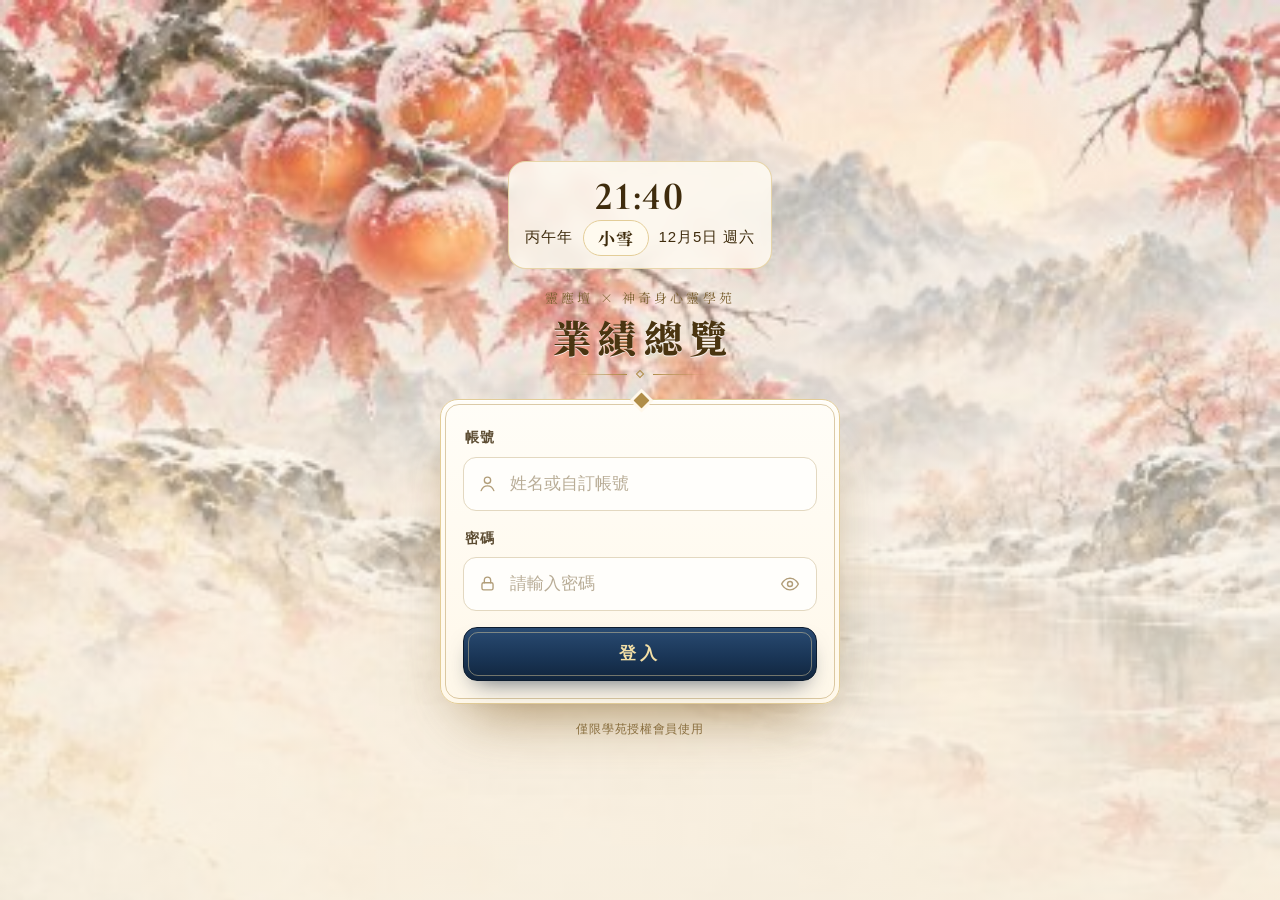
==== commit 9fd49099: "節氣沒圖時先用前一張有圖的節氣 Co-Authored-By: Claude Opus 5.5 <noreply@anthropic.com> Claude-Session: https://clau" ====
--- a/perf/index.html
+++ b/perf/index.html
@@ -493,6 +493,26 @@
 .back-round{flex:none;width:46px;height:46px;border-radius:50%;display:flex;flex-direction:column;align-items:center;justify-content:center;background:linear-gradient(180deg,#2a4b72,#16314f);color:#f3dfa6;text-decoration:none;box-shadow:0 6px 14px -8px rgba(13,29,48,.7)}
 .back-round svg{width:16px;height:16px;margin-bottom:-2px}.back-round small{font-size:11px;line-height:1.1;letter-spacing:.05em}
 @media (max-width:400px){.top:has(.back-round) .hdate span{display:none}}
+.span-lab{font-size:14px;color:#5d4a26;margin-bottom:8px}.span-pick{display:flex;flex-wrap:wrap;align-items:center;gap:6px;font-size:14px;color:#5d4a26}
+.span-pick button{height:34px;padding:0 10px;border-radius:999px;border:1px solid #e3cd98;background:#fffaf0;color:#6b5530;font-family:inherit;font-size:13px}
+.span-pick button.on{background:linear-gradient(180deg,#2a4b72,#16314f);color:#f3dfa6;border-color:#0d1d30}
+.est{margin-top:12px;padding:10px 12px;border-radius:12px;background:#fbf4e3;font-size:14px;line-height:1.7}.est p{margin:0}.est b{color:#a8473b;white-space:nowrap}
+.up-mask{position:fixed;inset:0;z-index:50;background:rgba(40,30,15,.5);display:flex;align-items:center;justify-content:center;padding:70px 18px 20px;overflow:auto}
+.up-conf{position:fixed;inset:0;pointer-events:none}.up-conf i{position:absolute;width:7px;height:12px;border-radius:2px;opacity:.9}
+.up-md{position:relative;width:100%;max-width:380px;border-radius:26px;background:#fffaf0;padding:26px 20px 20px;text-align:center;box-shadow:0 30px 60px -20px rgba(0,0,0,.5);border:1px solid #e9d6a6}
+.up-md::before{content:"";position:absolute;inset:6px;border:1px solid rgba(201,155,69,.35);border-radius:21px;pointer-events:none}
+.up-badge{width:90px;height:90px;margin:-70px auto 10px;border-radius:50%;display:grid;place-items:center;color:#fff;font-family:var(--serif);font-weight:900;font-size:21px;letter-spacing:.06em;box-shadow:0 0 0 5px #fffaf0,0 12px 24px -8px rgba(0,0,0,.45)}
+.up-badge.b1{background:radial-gradient(circle at 30% 30%,#5fa08c,#1b3b33)}.up-badge.b2{background:radial-gradient(circle at 30% 30%,#6a76c4,#191f48)}.up-badge.b3{background:radial-gradient(circle at 30% 30%,#c0605a,#3a1515)}
+.up-k{font-size:13px;letter-spacing:.3em;color:#a2864f}.up-md h2{font-family:var(--serif);font-size:24px;margin:6px 0 4px;color:#3a2a12}
+.up-sub{font-size:14px;color:#6b5530;line-height:1.6}
+.up-goal{margin:14px 0 0;padding:14px;border-radius:16px;background:linear-gradient(150deg,#16314f,#0a1a2c);color:#e9eef6}
+.up-goal small{display:block;font-size:12px;color:#b8c7dc;letter-spacing:.08em}.up-big{display:block;font-family:var(--serif);font-size:32px;color:#f3d98e;margin:2px 0}.up-goal span{font-size:13px;color:#c9d6e8}
+.up-tiers{display:grid;grid-template-columns:repeat(4,1fr);gap:6px;margin-top:10px}.up-tiers div{padding:8px 2px;border-radius:10px;background:rgba(255,255,255,.08);border:1px solid rgba(233,214,160,.3)}
+.up-tiers b{display:block;font-family:var(--serif);font-size:17px;color:#f3d98e}.up-tiers span{display:block;font-size:11px;line-height:1.35}
+.up-lt{margin:14px 0 8px;font-weight:700;color:#7d5f26;letter-spacing:.2em;font-size:13px}
+.up-pg{display:grid;grid-template-columns:1fr 1fr;gap:8px}.up-pg div{padding:10px 6px;border-radius:14px;background:#fbf4e3;border:1px solid #efdfb8}
+.up-pg b{display:block;font-family:var(--serif);font-size:16px;color:#3a2a12;white-space:nowrap}.up-pg span{font-size:12px;color:#7d6a45;white-space:nowrap}
+.up-btn{width:100%;margin-top:16px;height:50px;border-radius:14px;border:0;color:#f3dfa6;font-weight:700;font-size:16px;letter-spacing:.1em;font-family:inherit;background:linear-gradient(180deg,#2a4b72,#16314f)}
 </style>
 </head>
 <body>
@@ -553,8 +573,8 @@
 function toast(msg){const t=document.createElement('div');t.className='toast';t.textContent=msg;document.body.appendChild(t);setTimeout(()=>{t.style.opacity=0;setTimeout(()=>t.remove(),300);},2600);}
 
 /* ====== 狀態 ====== */
-const S={cust:{},token:'',name:'',role:'',tab:'month',month:nowMonth(),me:null,all:null,busy:false,net:false,timer:null,req:0,cfg:null,pend:null};
-try{const o=JSON.parse(sessionStorage.getItem('perf3')||'null');if(o&&o.token){S.token=o.token;S.name=o.name;S.role=o.role;}}catch(e){}
+const S={cust:{},token:'',name:'',role:'',tab:(['month','cust','rank','fill','info'].indexOf(location.hash.slice(1))>=0?location.hash.slice(1):'month'),month:nowMonth(),me:null,all:null,busy:false,net:false,timer:null,req:0,cfg:null,pend:null};
+try{const o=JSON.parse(sessionStorage.getItem('perf3')||'null');if(o&&o.token){S.token=o.token;S.name=o.name;S.role=o.role;S.mode=o.mode||'';}}catch(e){}
 
 /* ====== 後端 ====== */
 async function api(body){
@@ -611,8 +631,12 @@
   showErr('');S.busy=true;const b=$('#go');b.disabled=true;b.innerHTML='<i class="spin"></i><span>驗證中</span>';
   try{
     const r=await api({action:'perfLogin',name:acc,pw});
-    if(!r||!r.ok){showErr((r&&r.err)||'帳號或密碼不對');return;}
-    S.token=r.token;S.name=r.name||acc;S.role=r.role==='管理'?'管理':'老師';S.tab='month';S.month=nowMonth();S.me=null;S.all=null;S.cust={};
+    if(!r||!r.ok){
+      if(r&&r.err&&/太多次/.test(r.err)){showErr(r.err);return;}
+      const q=await pvTryLogin(acc,pw);
+      if(q.ok){S.mode='pv';S.token=q.token;S.pv=q.pv;S.name=q.pv.name;checkUpPV(q.pv.name,q.pv.role);try{sessionStorage.setItem('perf3',JSON.stringify({mode:'pv',token:q.token,name:S.name}));}catch(e){}S.busy=false;renderPV();loadPV();return;}
+      showErr(q.err||(q.locked?`錯誤次數太多，請 ${q.wait||10} 分鐘後再試`:(r&&r.err)||'帳號或密碼不對'));return;}
+    S.token=r.token;S.name=r.name||acc;S.role=r.role==='管理'?'管理':'老師';checkUpTeacher(S.name);S.tab='month';S.month=nowMonth();S.me=null;S.all=null;S.cust={};
     try{sessionStorage.setItem('perf3',JSON.stringify({token:S.token,name:S.name,role:S.role}));}catch(e){}
     if(VIEW==='dash'){location.replace(location.pathname);return;}
     S.busy=false;firstPaint=true;load(true);startTimer();
@@ -625,8 +649,8 @@
 const STEPS=[{t:100000,p:2},{t:200000,p:5},{t:300000,p:8},{t:400000,p:10}];
 const TEAMP=[0,2,3,4,5]; /* 推薦人團隊業績抽成：依自己當月 PV 級距 */
 const RANKP=[60,68,75,82,90,97,105,112,120,127]; /* 聘階 %（依正式老師獎金規則；總裁以上為暫定） */
-function tabsHTML(){const admin=S.role==='管理';const T=[['month','業績'],['cust','客戶'],['rank','團隊'],['fill','填單'],['info','資料']];if(S.me&&S.me.dash)T.push(['dash','儀表台']);else if(admin)T.push(['all','全公司']);
-  return `<div class="seg" style="grid-template-columns:repeat(${T.length},1fr)">${T.map(([k,n])=>`<button data-t="${k}" class="${S.tab===k?'on':''}">${n}</button>`).join('')}</div>`;}
+function tabsHTML(){const admin=S.role==='管理';const T=[['month','業績'],['cust','客戶'],['rank','團隊'],['fill','填單'],['info','資料']];if((S.me&&S.me.dash)||VIEW==='dash')T.push(['dash','儀表台']);else if(admin)T.push(['all','全公司']);
+  return `<div class="seg" style="grid-template-columns:repeat(${T.length},1fr)">${T.map(([k,n])=>`<button data-t="${k}" class="${(VIEW==='dash'?k==='dash':S.tab===k)?'on':''}">${n}</button>`).join('')}</div>`;}
 function greetHTML(){const d=S.me,ri=d?rankOf(d.rank,d.cum):-1,r=ri>=0?RANKS[ri]:null;
   const c=r?r.dark:'#3f2c0d';return `<span class="greet" style="--gc:${c}"><em class="gname">${esc(S.name)}</em>${r?`<em class="gname">${r.k}</em>`:''}<span class="ghi">您好</span></span>`;}
 function shell(inner){
@@ -933,6 +957,7 @@
 }
 function render(){
   if(!S.token){renderLogin();return;}
+  if(S.mode==='pv'){renderPV();return;}
   if(VIEW==='dash'){renderDash();return;}
   const d=S.tab==='all'?S.all:S.me;
   let inner=S.tab==='cust'?custView():S.tab==='info'?infoView():S.tab==='fill'?fillView():d?(S.tab==='all'?allView(d):S.tab==='rank'?rankView(d):monthView(d)):(S.net?`<section class="pane"><div class="empty"><b>目前無法取得業績</b>請檢查網路後按「重試」。</div></section>`:skeleton());
@@ -961,7 +986,7 @@
 function lcPut(k,v){try{const o=JSON.parse(localStorage.getItem(lcKey())||'{}');o[k]=v;localStorage.setItem(lcKey(),JSON.stringify(o));}catch(e){}}
 function lcClear(){try{Object.keys(localStorage).filter(k=>k.indexOf('perfc_')===0).forEach(k=>localStorage.removeItem(k));}catch(e){}}
 async function load(clear){
-  if(!S.token)return;if(VIEW==='dash'){return loadDash(clear);}const id=++S.req;
+  if(!S.token)return;if(S.mode==='pv'){return loadPV();}if(VIEW==='dash'){return loadDash(clear);}const id=++S.req;
   const tab=S.tab,month=S.month;
   if(clear){S.net=false;
     if(tab==='all'){if(!S.all)S.all=lcGet('all_'+month)||null;}else if(!S.me){S.me=lcGet('me_'+month)||null;}
@@ -1045,7 +1070,9 @@
   const hm=`${String(d.getHours()).padStart(2,'0')}:${String(d.getMinutes()).padStart(2,'0')}`;
   return `<div class="when"><span class="clock">${hm}</span><span class="wrow"><span>${ganzhiYear(d)}</span><span class="term">${currentTerm(d)}</span><span>${d.getMonth()+1}月${d.getDate()}日 週${W[d.getDay()]}</span></span></div>`;}
 function applyTerm(){const t=currentTerm(new Date());if(t===lastTerm)return;lastTerm=t;const bg=document.getElementById('termbg');
-  bg.style.setProperty('--termfall',TERM_FALL[seasonOf(t)]);bg.style.backgroundImage=TERM_IMG[t]?`url(${TERM_IMG[t]})`:TERM_FALL[seasonOf(t)];}
+  bg.style.setProperty('--termfall',TERM_FALL[seasonOf(t)]);const im=termImgFor(t);bg.style.backgroundImage=im?`url(${im})`:TERM_FALL[seasonOf(t)];}
+/* 這個節氣還沒有畫就往前找最近一張有畫的 */
+function termImgFor(t){if(TERM_IMG[t])return TERM_IMG[t];const i=TERMS.findIndex(x=>x[0]===t);for(let k=1;k<24;k++){const n=TERMS[(i-k+24)%24][0];if(TERM_IMG[n])return TERM_IMG[n];}return '';}
 function hdateHTML(){const d=new Date(),W='日一二三四五六';return `<b class="num">${String(d.getHours()).padStart(2,'0')}:${String(d.getMinutes()).padStart(2,'0')}</b><span>${currentTerm(d)}・${d.getMonth()+1}/${d.getDate()}（${W[d.getDay()]}）</span>`;}
 function tickClock(){document.querySelectorAll('.when').forEach(w=>{w.outerHTML=whenHTML();});document.querySelectorAll('.hdate').forEach(h=>h.innerHTML=hdateHTML());applyTerm();}
 setInterval(tickClock,15000);
@@ -1162,7 +1189,8 @@
     <p class="muted" style="margin:8px 0 0">報名人數等學員系統接上後會顯示在這裡</p></details>`;}
 function dashShell(inner){return `<div class="app fade">
   <header class="top"><div class="who">${crest()}<div><b>${S.dashOk?'老師儀表台':'業績總覽'}</b><span class="greet"><em class="gname" style="--gc:#3f2c0d">${esc(S.name)}</em><span class="ghi">您好</span></span></div></div>
-  <div class="hdate">${hdateHTML()}</div>${S.dashOk?`<a class="back-round" href="./" aria-label="回業績總覽">${IC.left}<small>業績</small></a>`:''}<button class="ghost" id="out">登出</button></header>
+  <div class="hdate">${hdateHTML()}</div><button class="ghost" id="out">登出</button></header>
+  ${S.dashOk?tabsHTML():''}
   ${S.net?`<div class="net">${IC.alert}<span>網路不通，資料可能不是最新的</span><button id="retry">重試</button></div>`:''}
   ${inner}</div>`;}
 function renderDash(){
@@ -1170,6 +1198,7 @@
   const inner=dashView();
   $('#root').innerHTML=dashShell(inner);
   $('#out').onclick=logout;
+  document.querySelectorAll('[data-t]').forEach(b=>b.onclick=()=>{if(b.dataset.t==='dash')return;location.href=location.pathname+'#'+b.dataset.t;});
   const pm=$('#pm'),nm=$('#nm');
   if(pm)pm.onclick=()=>{S.month=shift(S.month,-1);load(true);};
   if(nm)nm.onclick=()=>{if(S.month>=nowMonth())return;S.month=shift(S.month,1);load(true);};
@@ -1190,8 +1219,96 @@
   }catch(e){if(id!==S.req)return;S.net=true;renderDash();}
 }
 
+/* ====================== 考核／實習老師（積點系統帳號）晉升進度 ====================== */
+const PV_STAGE={1:{name:'考核老師',price:1680,goal:168000,next:'實習老師'},2:{name:'實習老師',price:1470,goal:147000,next:'正式老師'}};
+async function mgRpc(fn,body){
+  if(!API_URL)return pvDemo(fn,body);
+  try{const r=await fetch(SUPA+'/rest/v1/rpc/'+fn,{method:'POST',cache:'no-store',credentials:'omit',referrerPolicy:'no-referrer',headers:{apikey:SUPA_KEY,Authorization:'Bearer '+SUPA_KEY,'Content-Type':'application/json'},body:JSON.stringify(body)});
+    const t=await r.text();let j=null;try{j=t?JSON.parse(t):null;}catch(e){}if(!r.ok)return {ok:false,error:{message:(j&&(j.message||j.error))||'HTTP'}};return j||{ok:false};}
+  catch(e){return {ok:false,error:{message:'NETWORK'}};}}
+function pvDemo(fn,b){const today=new Date(),ym=(k)=>{const d=new Date(today.getFullYear(),today.getMonth()-k,5);return d.toISOString().slice(0,10);};
+  if(fn==='mg_login'&&b.p_user!=='示範考核')return {ok:false};
+  const recs=[];[[0,12],[0,6],[1,15],[2,14],[3,11]].forEach(([k,q],i)=>recs.push({id:'p'+i,sid:'s1',item:'法會金紙',cost:1680,qty:q,pv:1680*q,status:'approved',date:ym(k)}));
+  recs.push({id:'px',sid:'s1',item:'還陰債',cost:2880,qty:3,pv:8640,status:'pending',date:ym(0)});
+  return {ok:true,token:'demo',account:{type:'student',linked_id:'s1',username:'示範考核'},data:{students:[{id:'s1',name:'林示範',role:1}],pv_records:recs}};}
+function pvSid(acc){return acc?(acc.type==='both'?acc.linked_student_id:(acc.type==='student'?acc.linked_id:null)):null;}
+function pvApply(r){const acc=r.account||{},d=r.data||{},sid=pvSid(acc),st=(d.students||[]).find(x=>x.id===sid);
+  if(!st)return {err:'找不到你的學員資料，請找推薦人確認'};
+  const role=+st.role;if(!PV_STAGE[role])return {err:role>=3?'正式老師請用填單系統的帳號密碼登入':'學員請用學員系統登入',role};
+  return {ok:true,name:st.name,role,recs:(d.pv_records||[]).filter(x=>x.sid===sid)};}
+async function pvTryLogin(acc,pw){const r=await mgRpc('mg_login',{p_user:acc,p_pass:pw});
+  if(!r||!r.ok)return {ok:false,locked:r&&r.locked,wait:r&&r.wait_min};
+  const a=pvApply(r);if(!a.ok)return {ok:false,err:a.err};
+  try{localStorage.setItem('miiragic_token',r.token);}catch(e){}
+  return {ok:true,token:r.token,pv:a};}
+async function loadPV(){
+  const tok=(()=>{try{return localStorage.getItem('miiragic_token')||'';}catch(e){return '';}})()||S.token;
+  const r=await mgRpc('mg_load',{p_token:tok});
+  if(!r||!r.ok){if(r&&r.error&&/AUTH|token|登入/i.test(r.error.message||'')){expire();return;}S.net=true;renderPV();return;}
+  const a=pvApply(r);if(a.ok){S.pv=a;S.name=a.name;S.net=false;const pr=stageGet(a.name);if(pr!==null&&+pr<a.role){stageSet(a.name,a.role);setTimeout(()=>showUp(a.role),400);}}renderPV();}
+const ymOf=d=>{const m=String(d||'').replace(/\//g,'-').match(/^(\d{4})-(\d{1,2})/);return m?m[1]+'.'+m[2].padStart(2,'0'):'';};
+function pvView(){
+  const p=S.pv;if(!p)return `<div class="sk" style="height:260px"></div><div class="sk gap" style="height:200px"></div>`;
+  const stg=PV_STAGE[p.role],ok=p.recs.filter(x=>x.status==='approved'),pend=p.recs.filter(x=>x.status==='pending');
+  const cum=ok.reduce((s,x)=>s+(+x.pv||0),0),gap=Math.max(0,stg.goal-cum),M=nowMonth();
+  const mon=k=>ok.filter(x=>ymOf(x.date)===shift(M,-k)).reduce((s,x)=>s+(+x.pv||0),0);
+  const thisM=mon(0);
+  /* 速度＝這一階開始有業績的那個月到本月，平均每月多少（含本月） */
+  const firstM=ok.map(x=>ymOf(x.date)).filter(Boolean).sort()[0]||M;
+  const nMon=Math.max(1,(+M.slice(0,4)-+firstM.slice(0,4))*12+(+M.slice(5)-+firstM.slice(5))+1);
+  const avg=Math.round(cum/nMon);
+  const span=S.pvSpan||3,target=gap?Math.ceil(gap/span/100)*100:0,leftM=Math.max(0,target-thisM);
+  const pendPV=pend.reduce((s,x)=>s+(+x.pv||0),0);
+  const when=n=>{const d=new Date();d.setMonth(d.getMonth()+n);return `${d.getFullYear()} 年 ${d.getMonth()+1} 月`;};
+  let est1='',est2='';
+  if(!gap){est1=`<p>已達門檻，可以請推薦人幫你升${stg.next}</p>`;}
+  else{
+    est1=`<p>目標：<b>${when(span)}</b> 升${stg.next}</p><p>每月做到 <b>${money(target)} PV</b> 就能達成</p>`;
+    if(p.role===1){const m2=span+Math.ceil(PV_STAGE[2].goal/target);est2=`<b>${when(m2)}</b> 升正式老師`;}
+    if(avg>=target)est1+=`<p class="muted">照目前速度會更早達成！</p>`;
+  }
+  const det=ok.filter(x=>ymOf(x.date)===M).sort((a,b)=>String(b.date).localeCompare(String(a.date)));
+  return `<section class="pane ink">
+    <div class="kpi-lab">${stg.name}（${stg.price}）・晉升進度</div>
+    <div class="kpi num"><small>PV</small><span>${money(cum)}</span></div>
+    <div class="th" style="margin-top:12px"><div class="th-top"><span>升${stg.next}門檻 ${money(stg.goal)} PV</span><span class="th-now">${Math.min(100,Math.floor(cum/stg.goal*100))}%</span></div>
+      <div class="th-bar" style="margin:10px 0 8px"><i style="width:${Math.min(100,cum/stg.goal*100).toFixed(1)}%"></i></div>
+      <div class="th-msg">${gap?`還差 <b class="num">${money(gap)}</b> PV 升${stg.next}`:`<b>已達門檻！</b>請推薦人幫你晉升${stg.next}`}</div></div>
+    ${pendPV?`<div class="th-remind" style="margin-top:10px">${IC.alert}<span>還有 <b>${money(pendPV)}</b> PV 等推薦人審核，通過就會加上去</span></div>`:''}
+  </section>
+  <section class="pane"><div class="pane-h"><h2>目標設定</h2><small>${+M.split('.')[1]} 月</small></div>
+    <div class="span-lab">設定目標：幾個月內升級？</div><div class="span-pick">${[2,3,6,12].map(n=>`<button data-span="${n}" class="${span===n?'on':''}">${n}個月</button>`).join('')}</div>
+    <div class="cstat c3" style="margin-top:12px"><div><b class="num">${wan(target)}</b><span>本月目標</span></div><div><b class="num">${wan(thisM)}</b><span>本月已審核</span></div><div><b class="num" style="${leftM?'color:#a8473b':''}">${leftM?wan(leftM):'達標'}</b><span>本月還差</span></div></div>
+    <div class="est">${est1}${est2?`<p>${est2}</p>`:''}</div></section>
+  <section class="pane"><div class="pane-h"><h2>本月審核通過的業績</h2><small>${det.length} 筆</small></div>
+    ${det.length?det.map(x=>`<div class="ord-r"><b>${String(x.date).slice(5,10).replace('-','/')}</b><span>${esc(x.item)} × ${x.qty}</span><span class="num" style="margin-left:auto">${money(x.pv)}</span></div>`).join(''):'<div class="empty">這個月還沒有審核通過的業績</div>'}
+    <a class="go-fill" href="https://kevin87265-pixel.github.io/miiragic-points/" style="text-decoration:none">去積點系統申報業績${IC.right}</a></section>`;}
+function renderPV(){
+  $('#root').innerHTML=`<div class="app fade"><header class="top"><div class="who">${crest()}<div><b>晉升進度</b><span class="greet"><em class="gname" style="--gc:#3f2c0d">${esc(S.name)}</em><span class="ghi">您好</span></span></div></div>
+  <div class="hdate">${hdateHTML()}</div><button class="ghost" id="out">登出</button></header>
+  ${S.net?`<div class="net">${IC.alert}<span>網路不通，資料可能不是最新的</span><button id="retry">重試</button></div>`:''}${pvView()}</div>`;
+  $('#out').onclick=()=>{try{localStorage.removeItem('miiragic_token');}catch(e){}S.mode='';S.pv=null;logout();};
+  const rt=$('#retry');if(rt)rt.onclick=loadPV;
+  document.querySelectorAll('[data-span]').forEach(b=>b.onclick=()=>{S.pvSpan=+b.dataset.span;renderPV();});}
+
+/* ====== 升級通知（升級後第一次登入跳一次） ====== */
+const UP={1:{cls:'b1',tag:'考核',k:'晉 升 成 功',t:'恭喜成為考核老師',sub:'你的努力大家都看到了！<br>從這個月開始，法會金紙以 1680 計算',goal:'下一個目標・升實習老師',g:'168,000 PV',btn:'我知道了，繼續努力'},
+ 2:{cls:'b2',tag:'實習',k:'晉 升 成 功',t:'恭喜成為實習老師',sub:'離正式老師只剩最後一步了！<br>從這個月開始，法會金紙以 1470 計算',goal:'下一個目標・升正式老師（1260）',g:'147,000 PV',btn:'我知道了，繼續努力'},
+ 3:{cls:'b3',tag:'正式',k:'歡 迎 加 入',t:'恭喜成為正式老師',sub:'從今天起，你就是學苑的正式老師',btn:'開始我的正式老師之路'}};
+function stageGet(n){try{return localStorage.getItem('perfStage_'+n);}catch(e){return null;}}
+function stageSet(n,v){try{localStorage.setItem('perfStage_'+n,String(v));}catch(e){}}
+function showUp(role){const u=UP[role];if(!u)return;
+  const body=role===3?`<div class="up-goal"><small>每月門檻獎金・當月業績達標就加發</small><div class="up-tiers">${[[2,10],[5,20],[8,30],[10,40]].map(([p,w])=>`<div><b>${p}%</b><span>當月達<br>${w}萬PV</span></div>`).join('')}</div></div>
+    <div class="up-lt">正式老師專屬</div><div class="up-pg"><div><b>1260</b><span>法會金紙計價</span></div><div><b>填單系統</b><span>專屬填單系統</span></div><div><b>業績總覽</b><span>業績、客戶提醒</span></div><div><b>自動升聘階</b><span>專屬標章與禮遇</span></div></div>`
+    :`<div class="up-goal"><small>${u.goal}</small><b class="up-big">${u.g}</b><span>審核通過的業績都會自動累積</span></div>`;
+  const d=document.createElement('div');d.className='up-mask';
+  d.innerHTML=`${role===3?'<div class="up-conf">'+Array.from({length:36},(_,i)=>`<i style="left:${Math.random()*100}%;top:${Math.random()*20}%;background:${['#f3d98e','#c99b45','#e8a5a0','#9fe0b5','#c6cbee'][i%5]};transform:rotate(${Math.random()*180}deg)"></i>`).join('')+'</div>':''}
+  <div class="up-md"><div class="up-badge ${u.cls}">${u.tag}</div><div class="up-k">${u.k}</div><h2>${u.t}</h2><div class="up-sub">${u.sub}</div>${body}<button class="up-btn">${u.btn}</button></div>`;
+  document.body.appendChild(d);d.querySelector('.up-btn').onclick=()=>d.remove();}
+function checkUpPV(name,role){const prev=stageGet(name);stageSet(name,role);if(prev===null||+prev<role)setTimeout(()=>showUp(role),400);}
+function checkUpTeacher(name){const prev=stageGet(name);if(prev!==null&&+prev<3){stageSet(name,3);setTimeout(()=>showUp(3),400);}}
 /* 有新版就自動換新（GitHub 會快取 10 分鐘） */
-const BUILD='20261031150358';
+const BUILD='20261112083904';
 (function(){if(!/^https?:/.test(location.protocol))return;fetch(location.pathname.replace(/[^/]*$/,'')+'version.txt?t='+Date.now(),{cache:'no-store'}).then(r=>r.ok?r.text():'').then(v=>{v=(v||'').trim();
   if(v&&v!==BUILD){const k='perfReload_'+v;try{if(sessionStorage.getItem(k))return;sessionStorage.setItem(k,1);}catch(e){}
     const q=new URLSearchParams(location.search);q.set('_v',v);location.replace(location.pathname+'?'+q.toString());}}).catch(()=>{});})();
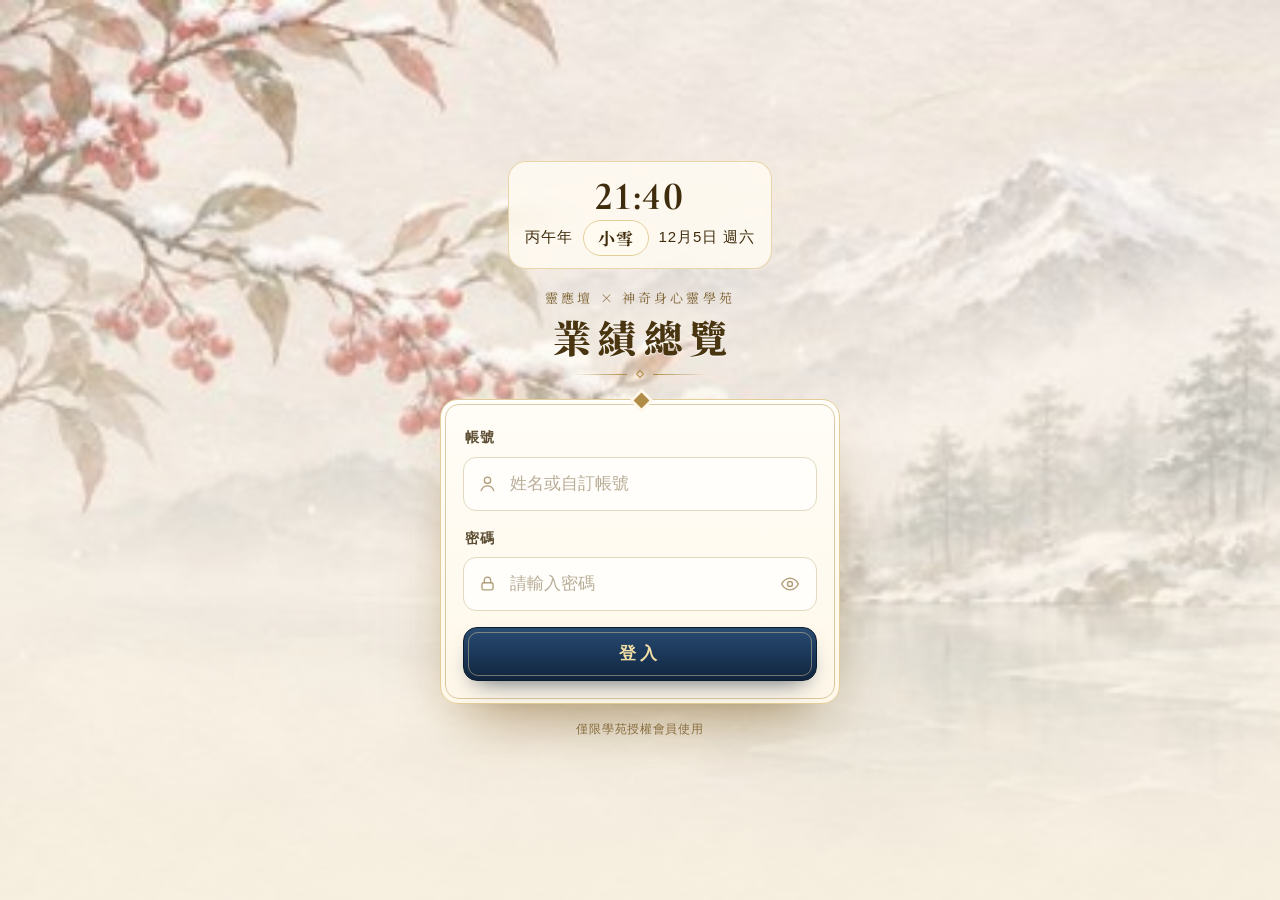
==== commit 2e2f1d17: "業績總覽：補立冬、小雪、大雪、冬至節氣背景圖 Co-Authored-By: Claude Opus 5.5 <noreply@anthropic.com> Claude-Session: https" ====
--- a/perf/index.html
+++ b/perf/index.html
@@ -1063,7 +1063,7 @@
 function currentTerm(d){let best=null;for(let y=d.getFullYear()-1;y<=d.getFullYear();y++)for(let i=0;i<24;i++){const t=termDate(y,i);if(t<=d&&(!best||t>best.t))best={t,name:TERMS[i][0]};}return best.name;}
 function ganzhiYear(d){let y=d.getFullYear();if(d<termDate(y,2))y--;const G='甲乙丙丁戊己庚辛壬癸',Z='子丑寅卯辰巳午未申酉戌亥';return G[(y-4)%10]+Z[(y-4)%12]+'年';}
 const TERM_FALL={春:'linear-gradient(180deg,#f3f6ea,#f6efe0)',夏:'linear-gradient(180deg,#eef5f1,#f7efdf)',秋:'linear-gradient(180deg,#f8eedc,#f1dcae)',冬:'linear-gradient(180deg,#f1f3f6,#efe6d6)'};
-const TERM_IMG={'立春':'[data-uri]','雨水':'[data-uri]','霜降':'[data-uri]','驚蟄':'[data-uri]'};/* 節氣名稱 → 圖片 */
+const TERM_IMG={'冬至':'[data-uri]','大雪':'[data-uri]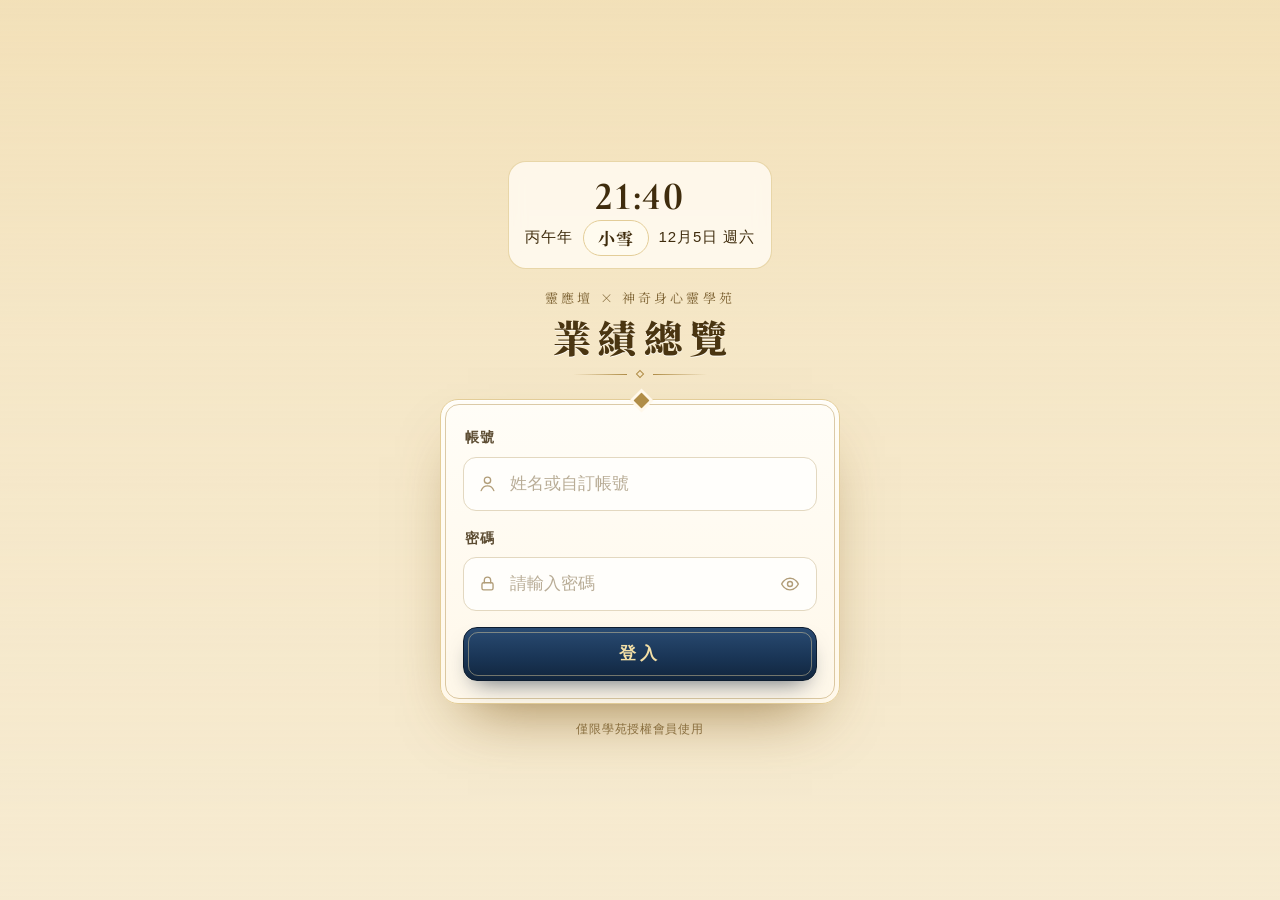
==== commit c5f71636: "業績總覽：24 節氣背景圖補齊，改成獨立圖檔（頁面從 485KB 降到 124KB） Co-Authored-By: Claude Opus 5.5 <noreply@anthropic.com> C" ====
--- a/perf/index.html
+++ b/perf/index.html
@@ -1063,7 +1063,7 @@
 function currentTerm(d){let best=null;for(let y=d.getFullYear()-1;y<=d.getFullYear();y++)for(let i=0;i<24;i++){const t=termDate(y,i);if(t<=d&&(!best||t>best.t))best={t,name:TERMS[i][0]};}return best.name;}
 function ganzhiYear(d){let y=d.getFullYear();if(d<termDate(y,2))y--;const G='甲乙丙丁戊己庚辛壬癸',Z='子丑寅卯辰巳午未申酉戌亥';return G[(y-4)%10]+Z[(y-4)%12]+'年';}
 const TERM_FALL={春:'linear-gradient(180deg,#f3f6ea,#f6efe0)',夏:'linear-gradient(180deg,#eef5f1,#f7efdf)',秋:'linear-gradient(180deg,#f8eedc,#f1dcae)',冬:'linear-gradient(180deg,#f1f3f6,#efe6d6)'};
-const TERM_IMG={'冬至':'[data-uri]','大雪':'[data-uri]','小雪':'[data-uri]','立冬':'[data-uri]','立春':'[data-uri]','雨水':'[data-uri]','霜降':'[data-uri]